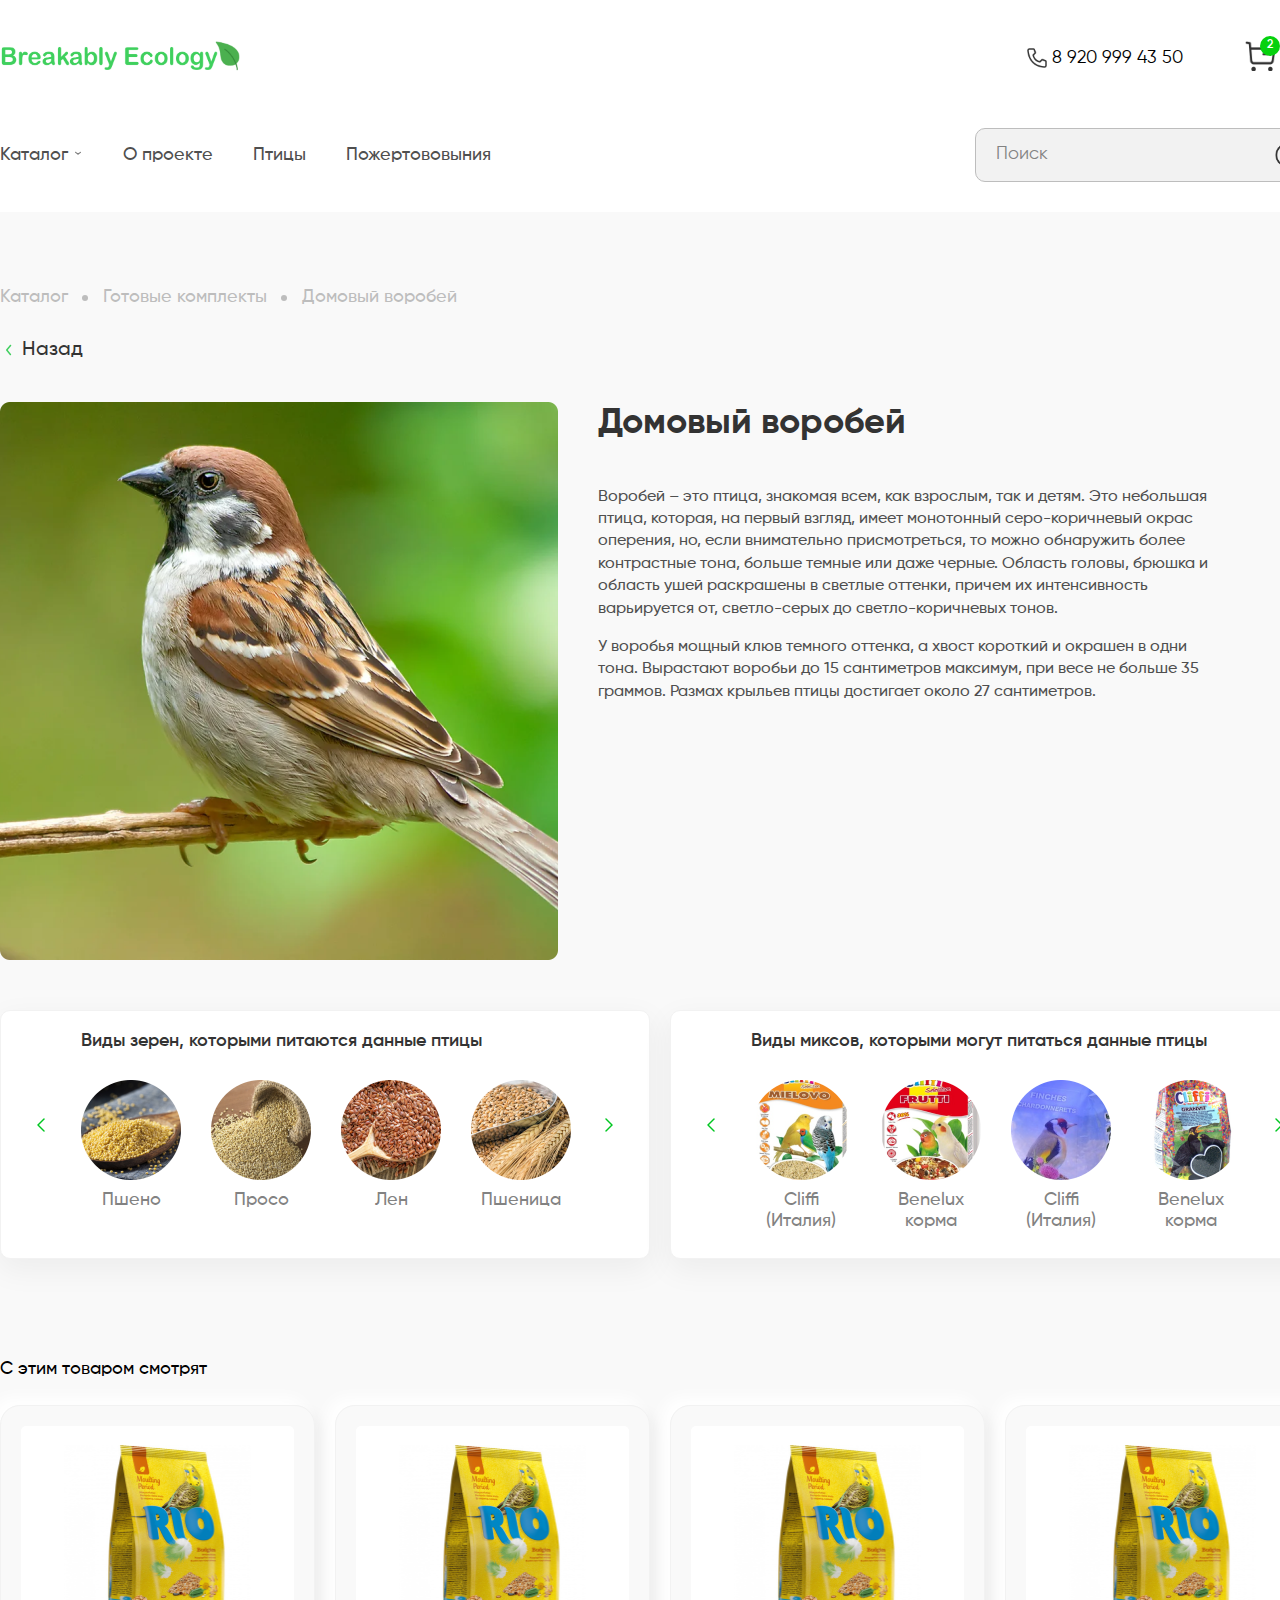
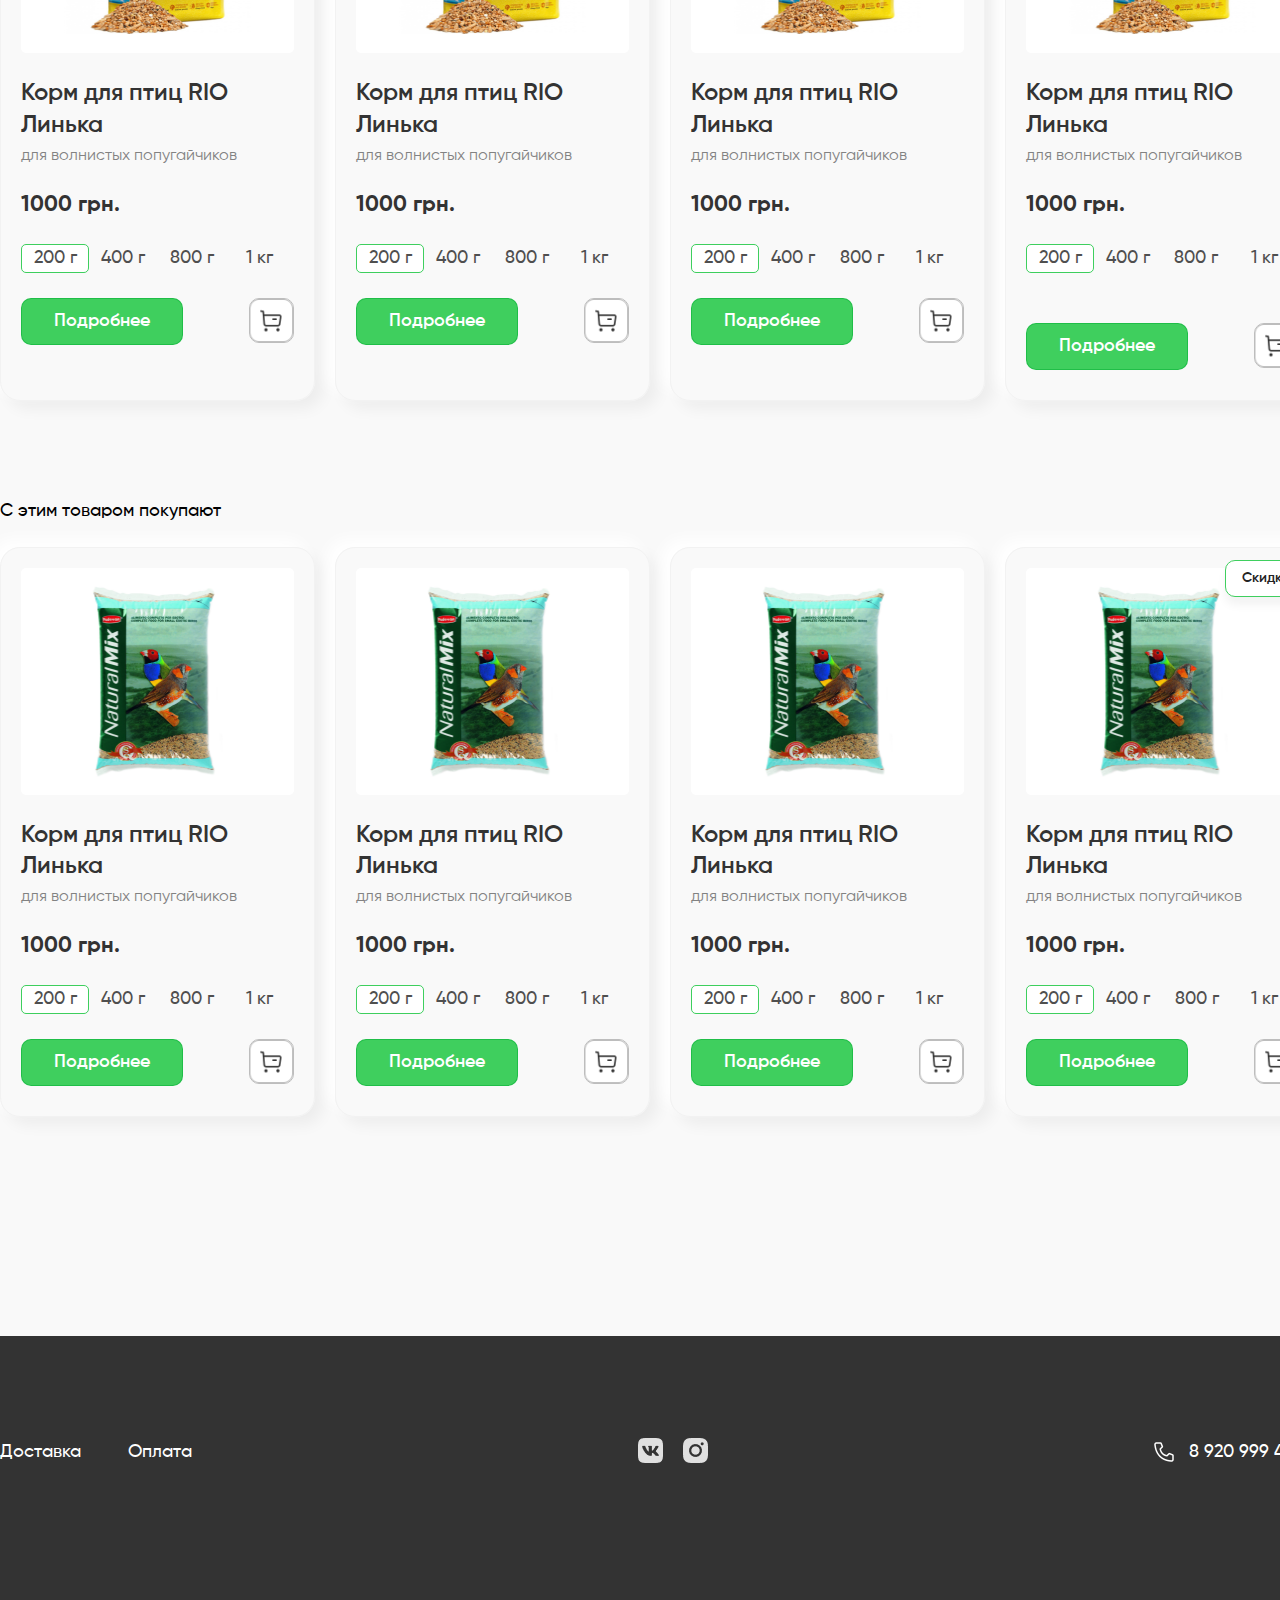
==== pages/bird.html @ 6d39f412 "Add fixes after code review" ====
<!doctype html>
<html lang="ru">
<head>
  <meta charset="UTF-8">
  <meta name="keywords" content="practice, project, css, html, education">
  <link rel="stylesheet" href="../assets/styles/style.css">
  <title>Breakably Ecology: Sparrow</title>
</head>
<body>
  <header class="header">
    <div class="wrapper">
      <div class="header-top">
        <a href="../index.html">
          <img src="../assets/images/header/company-logo.png" alt="logo picture of company" width="244" height="45">
        </a>
        <div class="info">
          <a href="tel:89209994350" class="phone">8 920 999 43 50</a>
          <div class="account-info">
            <div class="cart-header">
              <a href="/" class="cart">
                <img src="../assets/images/header/cart-header.png" alt="icon of cart" width="30" height="30">
              </a>
              <span class="counter">2</span>
            </div>
            <div class="account-header">
              <a href="/" class="account">
                <img src="../assets/images/header/account-header.png" alt="icon of private cabinet" width="30" height="30">
              </a>
              <div class="account-actions">
                <a href="/" class="account-button sign-in">
                  Войти в аккаунт
                </a>
                <button class="account-button sign-up">
                  Зарегистрироваться
                </button>
              </div>
            </div>
          </div>
        </div>
      </div>
      <div class="header-bottom">
        <nav class="nav">
          <div class="goods">
            <a href="/" class="nav-link link-dropdown">
              Каталог
            </a>
            <div class="catalogue">
              <a href="/" class="category">
                Готовые миксы
              </a>
              <a href="/" class="category">
                Отдельные виды кормов
              </a>
              <a href="/" class="category">
                Кормушки
              </a>
              <a href="/" class="category">
                Готовые комплекты
              </a>
              <a href="/" class="category">
                Аксессуары и другие
              </a>
            </div>
          </div>
          <a href="/" class="nav-link">О проекте</a>
          <a href="/" class="nav-link">Птицы</a>
          <a href="/" class="nav-link">Пожертововыния</a>
        </nav>
        <form action="/">
          <input type="text" class="search" placeholder="Поиск">
        </form>
      </div>
    </div>
  </header>
  <main class="main main-about-page">
    <section class="breadcrumbs">
      <div class="wrapper">
        <div class="breadcrumbs-items">
          <a href="/" class="breadcrumbs-item">Каталог</a>
          <a href="/" class="breadcrumbs-item">Готовые комплекты</a>
          <a href="/" class="breadcrumbs-item">Домовый воробей</a>
        </div>
      </div>
    </section>
    <section class="back">
      <div class="wrapper">
        <a href="../index.html" class="back-link">
          Назад
        </a>
      </div>
    </section>
    <section class="bird-about">
      <div class="wrapper">
        <div class="about">
          <img src="../assets/images/main/sparrow-image.png" alt="picture of a bird Sparrow" class="bird-image" height="558" width="558">
          <div class="bird-description">
            <h1 class="bird-name">
              Домовый воробей
            </h1>
            <p class="bird-description">
              Воробей – это птица, знакомая всем, как взрослым, так и детям. Это небольшая птица, которая, на первый взгляд, имеет монотонный серо-коричневый окрас оперения, но, если внимательно присмотреться, то можно обнаружить более контрастные тона, больше темные или даже черные. Область головы, брюшка и область ушей раскрашены в светлые оттенки, причем их интенсивность варьируется от, светло-серых до светло-коричневых тонов.
            </p>
            <p class="bird-description">
              У воробья мощный клюв темного оттенка, а хвост короткий и окрашен в одни тона. Вырастают воробьи до 15 сантиметров максимум, при весе не больше 35 граммов. Размах крыльев птицы достигает около 27 сантиметров.
            </p>
          </div>
        </div>
      </div>
    </section>
    <section class="suggestions">
      <div class="wrapper">
        <div class="food-sliders">
          <div class="slider">
            <h2 class="slider-title">
              Виды зерен, которыми питаются данные птицы
            </h2>
            <button class="slide-button previous-food"></button>
            <div class="grains">
              <div class="food">
                <a href="/" class="food-link">
                  <img src="../assets/images/food/factory-millet.png" alt="picture of suitable to feed grain" class="food-image" height="100" width="100">
                  Пшено
                </a>
                <a href="/" class="food-link">
                  <img src="../assets/images/food/millet.png" alt="picture of suitable to feed grain" class="food-image" height="100" width="100">
                  Просо
                </a>
                <a href="/" class="food-link">
                  <img src="../assets/images/food/flax.png" alt="picture of suitable to feed grain" class="food-image" height="100" width="100">
                  Лен
                </a>
                <a href="/" class="food-link">
                  <img src="../assets/images/food/wheat.png" alt="picture of suitable to feed grain" class="food-image" height="100" width="100">
                  Пшеница
                </a>
              </div>
            </div>
            <button class="slide-button next-food"></button>
          </div>
          <div class="slider">
            <h2 class="slider-title">
              Виды миксов, которыми могут питаться данные птицы
            </h2>
            <div class="grains">
              <button class="slide-button previous-food"></button>
              <div class="food">
                <a href="/" class="food-link">
                  <img src="../assets/images/food/melovo.png" alt="picture of suitable to feed grain" class="food-image" height="100" width="100">
                  Cliffi (Италия)
                </a>
                <a href="/" class="food-link">
                  <img src="../assets/images/food/frutti.png" alt="picture of suitable to feed grain" class="food-image" height="100" width="100">
                  Benelux корма
                </a>
                <a href="/" class="food-link">
                  <img src="../assets/images/food/finches.png" alt="picture of suitable to feed grain" class="food-image" height="100" width="100">
                  Cliffi (Италия)
                </a>
                <a href="/" class="food-link">
                  <img src="../assets/images/food/cliffi.png" alt="picture of suitable to feed grain" class="food-image" height="100" width="100">
                  Benelux корма
                </a>
              </div>
              <button class="slide-button next-food"></button>
            </div>
          </div>
        </div>
      </div>
    </section>
    <section class="offers">
      <div class="wrapper">
        <h3 class="offer">
          С этим товаром смотрят
        </h3>
      </div>
    </section>
    <section class="cards suggestion-offer">
      <div class="wrapper">
        <div class="cards-list">
          <article class="card">
            <div class="card-image-wrapper">
              <img src="../assets/images/card/food-product.png" alt="picture of the product" class="product-image" width="275" height="227">
            </div>
            <h2 class="card-title">
              Корм для птиц RIO Линька
            </h2>
            <h3 class="card-sub-title">
              для волнистых попугайчиков
            </h3>
            <p class="card-price">
              1000 грн.
            </p>
            <form class="card-packaging">
              <input type="radio" name="card-packaging" value="200" id="card-1-package1" checked>
              <label class="card-package" for="card-1-package1">
                200 г
              </label>
              <input type="radio" name="card-packaging" value="400" id="card-1-package2">
              <label class="card-package" for="card-1-package2">
                400 г
              </label>
              <input type="radio" name="card-packaging" value="800" id="card-1-package3">
              <label class="card-package" for="card-1-package3">
                800 г
              </label>
              <input type="radio" name="card-packaging" value="1000" id="card-1-package4">
              <label class="card-package" for="card-1-package4">
                1 кг
              </label>
            </form>
            <div class="card-actions">
              <a href="/" class="card-about">
                Подробнее
              </a>
              <button class="card-add-to-cart"></button>
            </div>
          </article>
          <article class="card">
            <div class="card-image-wrapper">
              <img src="../assets/images/card/food-product.png" alt="picture of the product" class="product-image" width="275" height="227">
            </div>
            <h2 class="card-title">
              Корм для птиц RIO Линька
            </h2>
            <h3 class="card-sub-title">
              для волнистых попугайчиков
            </h3>
            <p class="card-price">
              1000 грн.
            </p>
            <form class="card-packaging">
              <input type="radio" name="card-packaging" value="200" id="card-2-package1" checked>
              <label class="card-package" for="card-2-package1">
                200 г
              </label>
              <input type="radio" name="card-packaging" value="400" id="card-2-package2">
              <label class="card-package" for="card-2-package2">
                400 г
              </label>
              <input type="radio" name="card-packaging" value="800" id="card-2-package3">
              <label class="card-package" for="card-2-package3">
                800 г
              </label>
              <input type="radio" name="card-packaging" value="1000" id="card-2-package4">
              <label class="card-package" for="card-2-package4">
                1 кг
              </label>
            </form>
            <div class="card-actions">
              <a href="/" class="card-about">
                Подробнее
              </a>
              <button class="card-add-to-cart"></button>
            </div>
          </article>
          <article class="card">
            <div class="card-image-wrapper">
              <img src="../assets/images/card/food-product.png" alt="picture of the product" class="product-image" width="275" height="227">
            </div>
            <h2 class="card-title">
              Корм для птиц RIO Линька
            </h2>
            <h3 class="card-sub-title">
              для волнистых попугайчиков
            </h3>
            <p class="card-price">
              1000 грн.
            </p>
            <form class="card-packaging">
              <input type="radio" name="card-packaging" value="200" id="card-3-package1" checked>
              <label class="card-package" for="card-3-package1">
                200 г
              </label>
              <input type="radio" name="card-packaging" value="400" id="card-3-package2">
              <label class="card-package" for="card-3-package2">
                400 г
              </label>
              <input type="radio" name="card-packaging" value="800" id="card-3-package3">
              <label class="card-package" for="card-3-package3">
                800 г
              </label>
              <input type="radio" name="card-packaging" value="1000" id="card-3-package4">
              <label class="card-package" for="card-3-package4">
                1 кг
              </label>
            </form>
            <div class="card-actions">
              <a href="/" class="card-about">
                Подробнее
              </a>
              <button class="card-add-to-cart"></button>
            </div>
          </article>
          <article class="card">
            <div class="card-image-wrapper">
              <img src="../assets/images/card/food-product.png" alt="picture of the product" class="product-image" width="275" height="227">
            </div>
            <h2 class="card-title">
              Корм для птиц RIO Линька
            </h2>
            <h3 class="card-sub-title">
              для волнистых попугайчиков
            </h3>
            <p class="card-price">
              1000 грн.
            </p>
            <div class="card-packaging">
              <form class="card-packaging">
                <input type="radio" name="card-packaging" value="200" id="card-4-package1" checked>
                <label class="card-package" for="card-4-package1">
                  200 г
                </label>
                <input type="radio" name="card-packaging" value="400" id="card-4-package2">
                <label class="card-package" for="card-4-package2">
                  400 г
                </label>
                <input type="radio" name="card-packaging" value="800" id="card-4-package3">
                <label class="card-package" for="card-4-package3">
                  800 г
                </label>
                <input type="radio" name="card-packaging" value="1000" id="card-4-package4">
                <label class="card-package" for="card-4-package4">
                  1 кг
                </label>
              </form>
            </div>
            <div class="card-actions">
              <a href="/" class="card-about">
                Подробнее
              </a>
              <button class="card-add-to-cart"></button>
            </div>
          </article>
        </div>
      </div>
    </section>
    <section class="offers">
      <div class="wrapper">
        <h3 class="offer">
          С этим товаром покупают
        </h3>
      </div>
    </section>
    <section class="cards suggestion-offer">
      <div class="wrapper">
        <div class="cards-list">
          <article class="card">
            <div class="card-image-wrapper">
              <img src="../assets/images/card/food-product1.png" alt="picture of the product" class="product-image" width="275" height="227">
            </div>
            <h2 class="card-title">
              Корм для птиц RIO Линька
            </h2>
            <h3 class="card-sub-title">
              для волнистых попугайчиков
            </h3>
            <p class="card-price">
              1000 грн.
            </p>
            <form class="card-packaging">
              <input type="radio" name="card-packaging" value="200" id="card-5-package1" checked>
              <label class="card-package" for="card-5-package1">
                200 г
              </label>
              <input type="radio" name="card-packaging" value="400" id="card-5-package2">
              <label class="card-package" for="card-5-package2">
                400 г
              </label>
              <input type="radio" name="card-packaging" value="800" id="card-5-package3">
              <label class="card-package" for="card-5-package3">
                800 г
              </label>
              <input type="radio" name="card-packaging" value="1000" id="card-5-package4">
              <label class="card-package" for="card-5-package4">
                1 кг
              </label>
            </form>
            <div class="card-actions">
              <a href="/" class="card-about">
                Подробнее
              </a>
              <button class="card-add-to-cart"></button>
            </div>
          </article>
          <article class="card">
            <div class="card-image-wrapper">
              <img src="../assets/images/card/food-product1.png" alt="picture of the product" class="product-image" width="275" height="227">
            </div>
            <h2 class="card-title">
              Корм для птиц RIO Линька
            </h2>
            <h3 class="card-sub-title">
              для волнистых попугайчиков
            </h3>
            <p class="card-price">
              1000 грн.
            </p>
            <form class="card-packaging">
              <input type="radio" name="card-packaging" value="200" id="card-6-package1" checked>
              <label class="card-package" for="card-6-package1">
                200 г
              </label>
              <input type="radio" name="card-packaging" value="400" id="card-6-package2">
              <label class="card-package" for="card-6-package2">
                400 г
              </label>
              <input type="radio" name="card-packaging" value="800" id="card-6-package3">
              <label class="card-package" for="card-6-package3">
                800 г
              </label>
              <input type="radio" name="card-packaging" value="1000" id="card-6-package4">
              <label class="card-package" for="card-6-package4">
                1 кг
              </label>
            </form>
            <div class="card-actions">
              <a href="/" class="card-about">
                Подробнее
              </a>
              <button class="card-add-to-cart"></button>
            </div>
          </article>
          <article class="card">
            <div class="card-image-wrapper">
              <img src="../assets/images/card/food-product1.png" alt="picture of the product" class="product-image" width="275" height="227">
            </div>
            <h2 class="card-title">
              Корм для птиц RIO Линька
            </h2>
            <h3 class="card-sub-title">
              для волнистых попугайчиков
            </h3>
            <p class="card-price">
              1000 грн.
            </p>
            <form class="card-packaging">
              <input type="radio" name="card-packaging" value="200" id="card-7-package1" checked>
              <label class="card-package" for="card-7-package1">
                200 г
              </label>
              <input type="radio" name="card-packaging" value="400" id="card-7-package2">
              <label class="card-package" for="card-7-package2">
                400 г
              </label>
              <input type="radio" name="card-packaging" value="800" id="card-7-package3">
              <label class="card-package" for="card-7-package3">
                800 г
              </label>
              <input type="radio" name="card-packaging" value="1000" id="card-7-package4">
              <label class="card-package" for="card-7-package4">
                1 кг
              </label>
            </form>
            <div class="card-actions">
              <a href="/" class="card-about">
                Подробнее
              </a>
              <button class="card-add-to-cart"></button>
            </div>
          </article>
          <article class="card">
            <span class="card-discount-label">
              Скидка
            </span>
            <div class="card-image-wrapper">
              <img src="../assets/images/card/food-product1.png" alt="picture of the product" class="product-image" width="275" height="227">
            </div>
            <h2 class="card-title">
              Корм для птиц RIO Линька
            </h2>
            <h3 class="card-sub-title">
              для волнистых попугайчиков
            </h3>
            <p class="card-price">
              1000 грн.
            </p>
            <form class="card-packaging">
              <input type="radio" name="card-packaging" value="200" id="card-8-package1" checked>
              <label class="card-package" for="card-8-package1">
                200 г
              </label>
              <input type="radio" name="card-packaging" value="400" id="card-8-package2">
              <label class="card-package" for="card-8-package2">
                400 г
              </label>
              <input type="radio" name="card-packaging" value="800" id="card-8-package3">
              <label class="card-package" for="card-8-package3">
                800 г
              </label>
              <input type="radio" name="card-packaging" value="1000" id="card-8-package4">
              <label class="card-package" for="card-8-package4">
                1 кг
              </label>
            </form>
            <div class="card-actions">
              <a href="/" class="card-about">
                Подробнее
              </a>
              <button class="card-add-to-cart"></button>
            </div>
          </article>
        </div>
      </div>
    </section>
  </main>
  <footer class="footer">
    <div class="wrapper">
      <div class="details">
        <div class="terms">
          <a href="/" class="term-link">
            Доставка
          </a>
          <a href="/" class="term-link">
            Оплата
          </a>
        </div>
        <div class="social-media">
          <a href="/" class="sm-link">
            <img src="../assets/images/footer/vk.png" alt="icon of vk social media" height="25" width="25">
          </a>
          <a href="/" class="sm-link">
            <img src="../assets/images/footer/instagram.png" alt="icon of instagram social media" height="25" width="25">
          </a>
        </div>
        <div class="contact">
          <a href="tel:89209994350" class="phone-footer">8 920 999 43 50</a>
        </div>
      </div>
    </div>
  </footer>
</body>
</html>
---- assets/styles/style.css ----
@import url("./normalize.css");
@import url("./fonts.css");
@import url("./scaffolder.css");
@import url("./header.css");
@import url("./main.css");
@import url("./breadcrumbs.css");
@import url("./back.css");
@import url("./cards.css");
@import url("./pagination.css");
@import url("./footer.css");
@import url("./about.css");
@import url("./suggestions.css");
@import url("./offers.css");
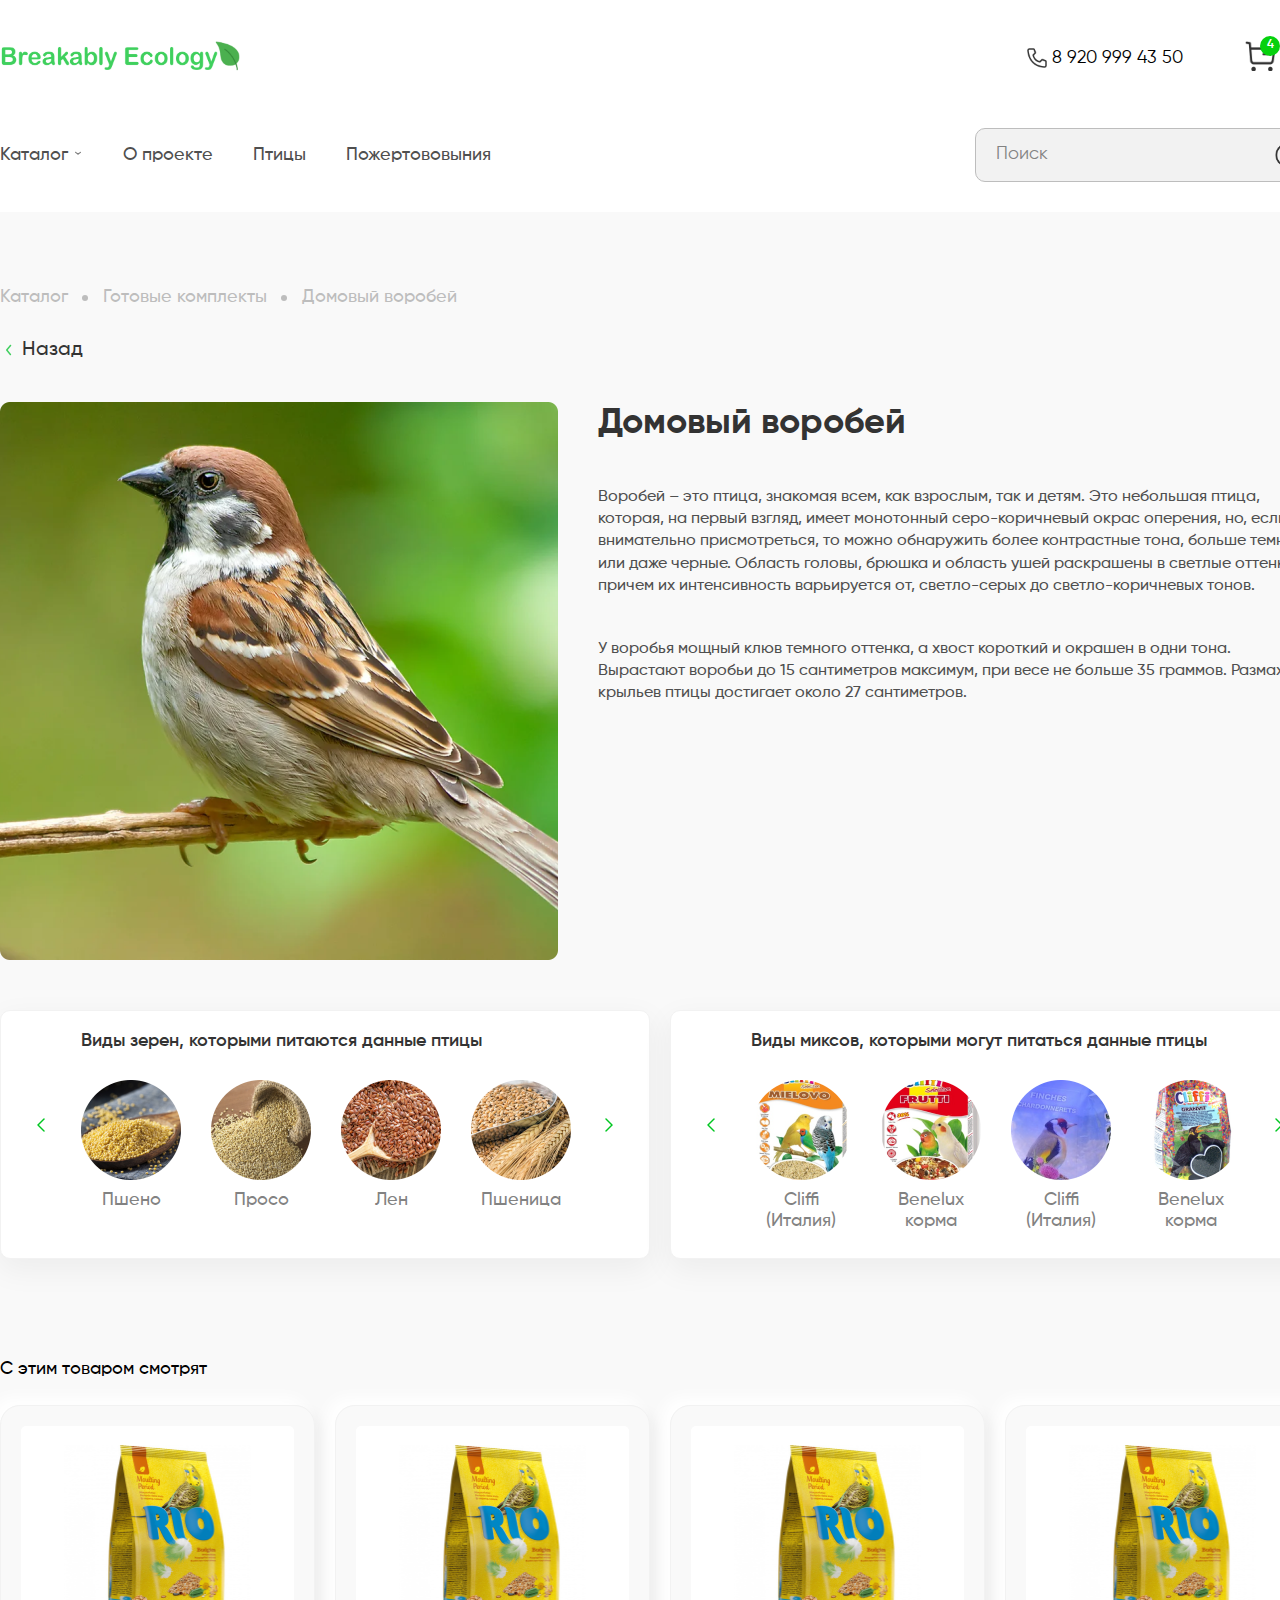
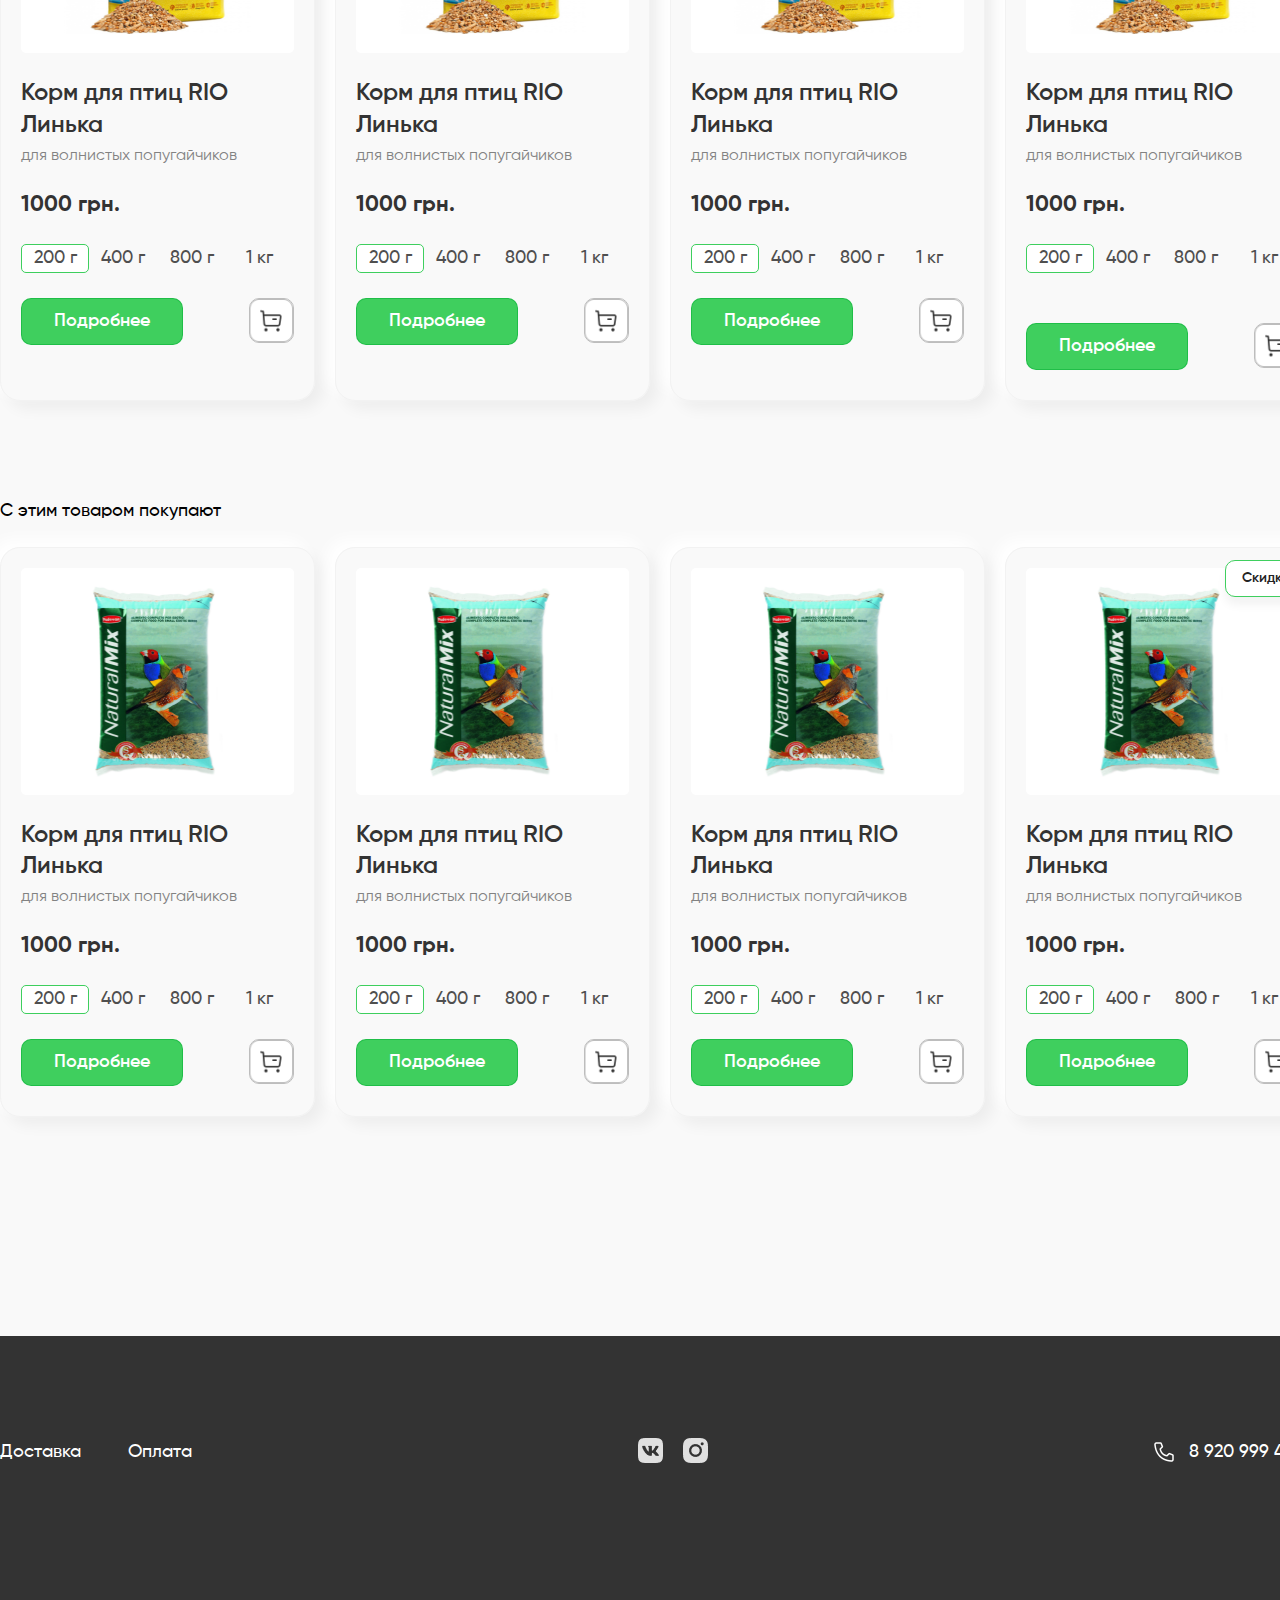
==== commit 11a3ee14: "Add linking for pages" ====
--- a/pages/bird.html
+++ b/pages/bird.html
@@ -1,532 +1,532 @@
 <!doctype html>
 <html lang="ru">
-<head>
-  <meta charset="UTF-8">
-  <meta name="keywords" content="practice, project, css, html, education">
-  <link rel="stylesheet" href="../assets/styles/style.css">
-  <title>Breakably Ecology: Sparrow</title>
-</head>
-<body>
-  <header class="header">
-    <div class="wrapper">
-      <div class="header-top">
-        <a href="../index.html">
-          <img src="../assets/images/header/company-logo.png" alt="logo picture of company" width="244" height="45">
-        </a>
-        <div class="info">
-          <a href="tel:89209994350" class="phone">8 920 999 43 50</a>
-          <div class="account-info">
-            <div class="cart-header">
-              <a href="/" class="cart">
-                <img src="../assets/images/header/cart-header.png" alt="icon of cart" width="30" height="30">
+  <head>
+    <meta charset="UTF-8">
+    <meta name="keywords" content="practice, project, css, html, education">
+    <link rel="stylesheet" href="../assets/styles/style.css">
+    <title>Breakably Ecology: Sparrow</title>
+  </head>
+  <body>
+    <header class="header">
+      <div class="wrapper">
+        <div class="header-top">
+          <a href="../index.html">
+            <img src="../assets/images/header/company-logo.png" alt="logo picture of company" width="244" height="45">
+          </a>
+          <div class="info">
+            <a href="tel:89209994350" class="phone">8 920 999 43 50</a>
+            <div class="account-info">
+              <div class="cart-header">
+                <a href="./cart.html" class="cart">
+                  <img src="../assets/images/header/cart-header.png" alt="icon of cart" width="30" height="30">
+                </a>
+                <span class="counter">4</span>
+              </div>
+              <div class="account-header">
+                <a href="/" class="account">
+                  <img src="../assets/images/header/account-header.png" alt="icon of private cabinet" width="30" height="30">
+                </a>
+                <div class="account-actions">
+                  <a href="/" class="account-button sign-in">
+                    Войти в аккаунт
+                  </a>
+                  <button class="account-button sign-up">
+                    Зарегистрироваться
+                  </button>
+                </div>
+              </div>
+            </div>
+          </div>
+        </div>
+        <div class="header-bottom">
+          <nav class="nav">
+            <div class="goods">
+              <a href="/" class="nav-link link-dropdown">
+                Каталог
               </a>
-              <span class="counter">2</span>
+              <div class="catalogue">
+                <a href="/" class="category">
+                  Готовые миксы
+                </a>
+                <a href="/" class="category">
+                  Отдельные виды кормов
+                </a>
+                <a href="/" class="category">
+                  Кормушки
+                </a>
+                <a href="/" class="category">
+                  Готовые комплекты
+                </a>
+                <a href="/" class="category">
+                  Аксессуары и другие
+                </a>
+              </div>
             </div>
-            <div class="account-header">
-              <a href="/" class="account">
-                <img src="../assets/images/header/account-header.png" alt="icon of private cabinet" width="30" height="30">
-              </a>
-              <div class="account-actions">
-                <a href="/" class="account-button sign-in">
-                  Войти в аккаунт
-                </a>
-                <button class="account-button sign-up">
-                  Зарегистрироваться
-                </button>
-              </div>
+            <a href="/" class="nav-link">О проекте</a>
+            <a href="./bird.html" class="nav-link">Птицы</a>
+            <a href="/" class="nav-link">Пожертововыния</a>
+          </nav>
+          <form action="/">
+            <input type="text" class="search" placeholder="Поиск">
+          </form>
+        </div>
+      </div>
+    </header>
+    <main class="main main-about-page">
+      <section class="breadcrumbs">
+        <div class="wrapper">
+          <div class="breadcrumbs-items">
+            <a href="/" class="breadcrumbs-item">Каталог</a>
+            <a href="/" class="breadcrumbs-item">Готовые комплекты</a>
+            <a href="/" class="breadcrumbs-item">Домовый воробей</a>
+          </div>
+        </div>
+      </section>
+      <section class="back">
+        <div class="wrapper">
+          <a href="../index.html" class="back-link">
+            Назад
+          </a>
+        </div>
+      </section>
+      <section class="bird-about">
+        <div class="wrapper">
+          <div class="about">
+            <img src="../assets/images/main/sparrow-image.png" alt="picture of a bird Sparrow" class="bird-image" height="558" width="558">
+            <div class="bird-about">
+              <h1 class="bird-name">
+                Домовый воробей
+              </h1>
+              <p class="bird-description">
+                Воробей – это птица, знакомая всем, как взрослым, так и детям. Это небольшая птица, которая, на первый взгляд, имеет монотонный серо-коричневый окрас оперения, но, если внимательно присмотреться, то можно обнаружить более контрастные тона, больше темные или даже черные. Область головы, брюшка и область ушей раскрашены в светлые оттенки, причем их интенсивность варьируется от, светло-серых до светло-коричневых тонов.
+              </p>
+              <p class="bird-description">
+                У воробья мощный клюв темного оттенка, а хвост короткий и окрашен в одни тона. Вырастают воробьи до 15 сантиметров максимум, при весе не больше 35 граммов. Размах крыльев птицы достигает около 27 сантиметров.
+              </p>
             </div>
           </div>
         </div>
-      </div>
-      <div class="header-bottom">
-        <nav class="nav">
-          <div class="goods">
-            <a href="/" class="nav-link link-dropdown">
-              Каталог
-            </a>
-            <div class="catalogue">
-              <a href="/" class="category">
-                Готовые миксы
-              </a>
-              <a href="/" class="category">
-                Отдельные виды кормов
-              </a>
-              <a href="/" class="category">
-                Кормушки
-              </a>
-              <a href="/" class="category">
-                Готовые комплекты
-              </a>
-              <a href="/" class="category">
-                Аксессуары и другие
-              </a>
-            </div>
-          </div>
-          <a href="/" class="nav-link">О проекте</a>
-          <a href="/" class="nav-link">Птицы</a>
-          <a href="/" class="nav-link">Пожертововыния</a>
-        </nav>
-        <form action="/">
-          <input type="text" class="search" placeholder="Поиск">
-        </form>
-      </div>
-    </div>
-  </header>
-  <main class="main main-about-page">
-    <section class="breadcrumbs">
-      <div class="wrapper">
-        <div class="breadcrumbs-items">
-          <a href="/" class="breadcrumbs-item">Каталог</a>
-          <a href="/" class="breadcrumbs-item">Готовые комплекты</a>
-          <a href="/" class="breadcrumbs-item">Домовый воробей</a>
-        </div>
-      </div>
-    </section>
-    <section class="back">
-      <div class="wrapper">
-        <a href="../index.html" class="back-link">
-          Назад
-        </a>
-      </div>
-    </section>
-    <section class="bird-about">
-      <div class="wrapper">
-        <div class="about">
-          <img src="../assets/images/main/sparrow-image.png" alt="picture of a bird Sparrow" class="bird-image" height="558" width="558">
-          <div class="bird-description">
-            <h1 class="bird-name">
-              Домовый воробей
-            </h1>
-            <p class="bird-description">
-              Воробей – это птица, знакомая всем, как взрослым, так и детям. Это небольшая птица, которая, на первый взгляд, имеет монотонный серо-коричневый окрас оперения, но, если внимательно присмотреться, то можно обнаружить более контрастные тона, больше темные или даже черные. Область головы, брюшка и область ушей раскрашены в светлые оттенки, причем их интенсивность варьируется от, светло-серых до светло-коричневых тонов.
-            </p>
-            <p class="bird-description">
-              У воробья мощный клюв темного оттенка, а хвост короткий и окрашен в одни тона. Вырастают воробьи до 15 сантиметров максимум, при весе не больше 35 граммов. Размах крыльев птицы достигает около 27 сантиметров.
-            </p>
-          </div>
-        </div>
-      </div>
-    </section>
-    <section class="suggestions">
-      <div class="wrapper">
-        <div class="food-sliders">
-          <div class="slider">
-            <h2 class="slider-title">
-              Виды зерен, которыми питаются данные птицы
-            </h2>
-            <button class="slide-button previous-food"></button>
-            <div class="grains">
-              <div class="food">
-                <a href="/" class="food-link">
-                  <img src="../assets/images/food/factory-millet.png" alt="picture of suitable to feed grain" class="food-image" height="100" width="100">
-                  Пшено
-                </a>
-                <a href="/" class="food-link">
-                  <img src="../assets/images/food/millet.png" alt="picture of suitable to feed grain" class="food-image" height="100" width="100">
-                  Просо
-                </a>
-                <a href="/" class="food-link">
-                  <img src="../assets/images/food/flax.png" alt="picture of suitable to feed grain" class="food-image" height="100" width="100">
-                  Лен
-                </a>
-                <a href="/" class="food-link">
-                  <img src="../assets/images/food/wheat.png" alt="picture of suitable to feed grain" class="food-image" height="100" width="100">
-                  Пшеница
-                </a>
-              </div>
-            </div>
-            <button class="slide-button next-food"></button>
-          </div>
-          <div class="slider">
-            <h2 class="slider-title">
-              Виды миксов, которыми могут питаться данные птицы
-            </h2>
-            <div class="grains">
+      </section>
+      <section class="suggestions">
+        <div class="wrapper">
+          <div class="food-sliders">
+            <div class="slider">
+              <h2 class="slider-title">
+                Виды зерен, которыми питаются данные птицы
+              </h2>
               <button class="slide-button previous-food"></button>
-              <div class="food">
-                <a href="/" class="food-link">
-                  <img src="../assets/images/food/melovo.png" alt="picture of suitable to feed grain" class="food-image" height="100" width="100">
-                  Cliffi (Италия)
-                </a>
-                <a href="/" class="food-link">
-                  <img src="../assets/images/food/frutti.png" alt="picture of suitable to feed grain" class="food-image" height="100" width="100">
-                  Benelux корма
-                </a>
-                <a href="/" class="food-link">
-                  <img src="../assets/images/food/finches.png" alt="picture of suitable to feed grain" class="food-image" height="100" width="100">
-                  Cliffi (Италия)
-                </a>
-                <a href="/" class="food-link">
-                  <img src="../assets/images/food/cliffi.png" alt="picture of suitable to feed grain" class="food-image" height="100" width="100">
-                  Benelux корма
-                </a>
+              <div class="grains">
+                <div class="food">
+                  <a href="/" class="food-link">
+                    <img src="../assets/images/food/factory-millet.png" alt="picture of suitable to feed grain" class="food-image" height="100" width="100">
+                    Пшено
+                  </a>
+                  <a href="/" class="food-link">
+                    <img src="../assets/images/food/millet.png" alt="picture of suitable to feed grain" class="food-image" height="100" width="100">
+                    Просо
+                  </a>
+                  <a href="/" class="food-link">
+                    <img src="../assets/images/food/flax.png" alt="picture of suitable to feed grain" class="food-image" height="100" width="100">
+                    Лен
+                  </a>
+                  <a href="/" class="food-link">
+                    <img src="../assets/images/food/wheat.png" alt="picture of suitable to feed grain" class="food-image" height="100" width="100">
+                    Пшеница
+                  </a>
+                </div>
               </div>
               <button class="slide-button next-food"></button>
             </div>
+            <div class="slider">
+              <h2 class="slider-title">
+                Виды миксов, которыми могут питаться данные птицы
+              </h2>
+              <div class="grains">
+                <button class="slide-button previous-food"></button>
+                <div class="food">
+                  <a href="/" class="food-link">
+                    <img src="../assets/images/food/melovo.png" alt="picture of suitable to feed grain" class="food-image" height="100" width="100">
+                    Cliffi (Италия)
+                  </a>
+                  <a href="/" class="food-link">
+                    <img src="../assets/images/food/frutti.png" alt="picture of suitable to feed grain" class="food-image" height="100" width="100">
+                    Benelux корма
+                  </a>
+                  <a href="/" class="food-link">
+                    <img src="../assets/images/food/finches.png" alt="picture of suitable to feed grain" class="food-image" height="100" width="100">
+                    Cliffi (Италия)
+                  </a>
+                  <a href="/" class="food-link">
+                    <img src="../assets/images/food/cliffi.png" alt="picture of suitable to feed grain" class="food-image" height="100" width="100">
+                    Benelux корма
+                  </a>
+                </div>
+                <button class="slide-button next-food"></button>
+              </div>
+            </div>
+          </div>
+        </div>
+      </section>
+      <section class="offers">
+        <div class="wrapper">
+          <h3 class="offer">
+            С этим товаром смотрят
+          </h3>
+        </div>
+      </section>
+      <section class="cards suggestion-offer">
+        <div class="wrapper">
+          <div class="cards-list">
+            <article class="card">
+              <div class="card-image-wrapper">
+                <img src="../assets/images/card/food-product.png" alt="picture of the product" class="product-image" width="275" height="227">
+              </div>
+              <h2 class="card-title">
+                Корм для птиц RIO Линька
+              </h2>
+              <h3 class="card-sub-title">
+                для волнистых попугайчиков
+              </h3>
+              <p class="card-price">
+                1000 грн.
+              </p>
+              <form class="card-packaging">
+                <input type="radio" name="card-packaging" value="200" id="card-1-package1" checked>
+                <label class="card-package" for="card-1-package1">
+                  200 г
+                </label>
+                <input type="radio" name="card-packaging" value="400" id="card-1-package2">
+                <label class="card-package" for="card-1-package2">
+                  400 г
+                </label>
+                <input type="radio" name="card-packaging" value="800" id="card-1-package3">
+                <label class="card-package" for="card-1-package3">
+                  800 г
+                </label>
+                <input type="radio" name="card-packaging" value="1000" id="card-1-package4">
+                <label class="card-package" for="card-1-package4">
+                  1 кг
+                </label>
+              </form>
+              <div class="card-actions">
+                <a href="/" class="card-about">
+                  Подробнее
+                </a>
+                <button class="card-add-to-cart"></button>
+              </div>
+            </article>
+            <article class="card">
+              <div class="card-image-wrapper">
+                <img src="../assets/images/card/food-product.png" alt="picture of the product" class="product-image" width="275" height="227">
+              </div>
+              <h2 class="card-title">
+                Корм для птиц RIO Линька
+              </h2>
+              <h3 class="card-sub-title">
+                для волнистых попугайчиков
+              </h3>
+              <p class="card-price">
+                1000 грн.
+              </p>
+              <form class="card-packaging">
+                <input type="radio" name="card-packaging" value="200" id="card-2-package1" checked>
+                <label class="card-package" for="card-2-package1">
+                  200 г
+                </label>
+                <input type="radio" name="card-packaging" value="400" id="card-2-package2">
+                <label class="card-package" for="card-2-package2">
+                  400 г
+                </label>
+                <input type="radio" name="card-packaging" value="800" id="card-2-package3">
+                <label class="card-package" for="card-2-package3">
+                  800 г
+                </label>
+                <input type="radio" name="card-packaging" value="1000" id="card-2-package4">
+                <label class="card-package" for="card-2-package4">
+                  1 кг
+                </label>
+              </form>
+              <div class="card-actions">
+                <a href="/" class="card-about">
+                  Подробнее
+                </a>
+                <button class="card-add-to-cart"></button>
+              </div>
+            </article>
+            <article class="card">
+              <div class="card-image-wrapper">
+                <img src="../assets/images/card/food-product.png" alt="picture of the product" class="product-image" width="275" height="227">
+              </div>
+              <h2 class="card-title">
+                Корм для птиц RIO Линька
+              </h2>
+              <h3 class="card-sub-title">
+                для волнистых попугайчиков
+              </h3>
+              <p class="card-price">
+                1000 грн.
+              </p>
+              <form class="card-packaging">
+                <input type="radio" name="card-packaging" value="200" id="card-3-package1" checked>
+                <label class="card-package" for="card-3-package1">
+                  200 г
+                </label>
+                <input type="radio" name="card-packaging" value="400" id="card-3-package2">
+                <label class="card-package" for="card-3-package2">
+                  400 г
+                </label>
+                <input type="radio" name="card-packaging" value="800" id="card-3-package3">
+                <label class="card-package" for="card-3-package3">
+                  800 г
+                </label>
+                <input type="radio" name="card-packaging" value="1000" id="card-3-package4">
+                <label class="card-package" for="card-3-package4">
+                  1 кг
+                </label>
+              </form>
+              <div class="card-actions">
+                <a href="/" class="card-about">
+                  Подробнее
+                </a>
+                <button class="card-add-to-cart"></button>
+              </div>
+            </article>
+            <article class="card">
+              <div class="card-image-wrapper">
+                <img src="../assets/images/card/food-product.png" alt="picture of the product" class="product-image" width="275" height="227">
+              </div>
+              <h2 class="card-title">
+                Корм для птиц RIO Линька
+              </h2>
+              <h3 class="card-sub-title">
+                для волнистых попугайчиков
+              </h3>
+              <p class="card-price">
+                1000 грн.
+              </p>
+              <div class="card-packaging">
+                <form class="card-packaging">
+                  <input type="radio" name="card-packaging" value="200" id="card-4-package1" checked>
+                  <label class="card-package" for="card-4-package1">
+                    200 г
+                  </label>
+                  <input type="radio" name="card-packaging" value="400" id="card-4-package2">
+                  <label class="card-package" for="card-4-package2">
+                    400 г
+                  </label>
+                  <input type="radio" name="card-packaging" value="800" id="card-4-package3">
+                  <label class="card-package" for="card-4-package3">
+                    800 г
+                  </label>
+                  <input type="radio" name="card-packaging" value="1000" id="card-4-package4">
+                  <label class="card-package" for="card-4-package4">
+                    1 кг
+                  </label>
+                </form>
+              </div>
+              <div class="card-actions">
+                <a href="/" class="card-about">
+                  Подробнее
+                </a>
+                <button class="card-add-to-cart"></button>
+              </div>
+            </article>
+          </div>
+        </div>
+      </section>
+      <section class="offers">
+        <div class="wrapper">
+          <h3 class="offer">
+            С этим товаром покупают
+          </h3>
+        </div>
+      </section>
+      <section class="cards suggestion-offer">
+        <div class="wrapper">
+          <div class="cards-list">
+            <article class="card">
+              <div class="card-image-wrapper">
+                <img src="../assets/images/card/food-product1.png" alt="picture of the product" class="product-image" width="275" height="227">
+              </div>
+              <h2 class="card-title">
+                Корм для птиц RIO Линька
+              </h2>
+              <h3 class="card-sub-title">
+                для волнистых попугайчиков
+              </h3>
+              <p class="card-price">
+                1000 грн.
+              </p>
+              <form class="card-packaging">
+                <input type="radio" name="card-packaging" value="200" id="card-5-package1" checked>
+                <label class="card-package" for="card-5-package1">
+                  200 г
+                </label>
+                <input type="radio" name="card-packaging" value="400" id="card-5-package2">
+                <label class="card-package" for="card-5-package2">
+                  400 г
+                </label>
+                <input type="radio" name="card-packaging" value="800" id="card-5-package3">
+                <label class="card-package" for="card-5-package3">
+                  800 г
+                </label>
+                <input type="radio" name="card-packaging" value="1000" id="card-5-package4">
+                <label class="card-package" for="card-5-package4">
+                  1 кг
+                </label>
+              </form>
+              <div class="card-actions">
+                <a href="/" class="card-about">
+                  Подробнее
+                </a>
+                <button class="card-add-to-cart"></button>
+              </div>
+            </article>
+            <article class="card">
+              <div class="card-image-wrapper">
+                <img src="../assets/images/card/food-product1.png" alt="picture of the product" class="product-image" width="275" height="227">
+              </div>
+              <h2 class="card-title">
+                Корм для птиц RIO Линька
+              </h2>
+              <h3 class="card-sub-title">
+                для волнистых попугайчиков
+              </h3>
+              <p class="card-price">
+                1000 грн.
+              </p>
+              <form class="card-packaging">
+                <input type="radio" name="card-packaging" value="200" id="card-6-package1" checked>
+                <label class="card-package" for="card-6-package1">
+                  200 г
+                </label>
+                <input type="radio" name="card-packaging" value="400" id="card-6-package2">
+                <label class="card-package" for="card-6-package2">
+                  400 г
+                </label>
+                <input type="radio" name="card-packaging" value="800" id="card-6-package3">
+                <label class="card-package" for="card-6-package3">
+                  800 г
+                </label>
+                <input type="radio" name="card-packaging" value="1000" id="card-6-package4">
+                <label class="card-package" for="card-6-package4">
+                  1 кг
+                </label>
+              </form>
+              <div class="card-actions">
+                <a href="/" class="card-about">
+                  Подробнее
+                </a>
+                <button class="card-add-to-cart"></button>
+              </div>
+            </article>
+            <article class="card">
+              <div class="card-image-wrapper">
+                <img src="../assets/images/card/food-product1.png" alt="picture of the product" class="product-image" width="275" height="227">
+              </div>
+              <h2 class="card-title">
+                Корм для птиц RIO Линька
+              </h2>
+              <h3 class="card-sub-title">
+                для волнистых попугайчиков
+              </h3>
+              <p class="card-price">
+                1000 грн.
+              </p>
+              <form class="card-packaging">
+                <input type="radio" name="card-packaging" value="200" id="card-7-package1" checked>
+                <label class="card-package" for="card-7-package1">
+                  200 г
+                </label>
+                <input type="radio" name="card-packaging" value="400" id="card-7-package2">
+                <label class="card-package" for="card-7-package2">
+                  400 г
+                </label>
+                <input type="radio" name="card-packaging" value="800" id="card-7-package3">
+                <label class="card-package" for="card-7-package3">
+                  800 г
+                </label>
+                <input type="radio" name="card-packaging" value="1000" id="card-7-package4">
+                <label class="card-package" for="card-7-package4">
+                  1 кг
+                </label>
+              </form>
+              <div class="card-actions">
+                <a href="/" class="card-about">
+                  Подробнее
+                </a>
+                <button class="card-add-to-cart"></button>
+              </div>
+            </article>
+            <article class="card">
+              <span class="card-discount-label">
+                Скидка
+              </span>
+              <div class="card-image-wrapper">
+                <img src="../assets/images/card/food-product1.png" alt="picture of the product" class="product-image" width="275" height="227">
+              </div>
+              <h2 class="card-title">
+                Корм для птиц RIO Линька
+              </h2>
+              <h3 class="card-sub-title">
+                для волнистых попугайчиков
+              </h3>
+              <p class="card-price">
+                1000 грн.
+              </p>
+              <form class="card-packaging">
+                <input type="radio" name="card-packaging" value="200" id="card-8-package1" checked>
+                <label class="card-package" for="card-8-package1">
+                  200 г
+                </label>
+                <input type="radio" name="card-packaging" value="400" id="card-8-package2">
+                <label class="card-package" for="card-8-package2">
+                  400 г
+                </label>
+                <input type="radio" name="card-packaging" value="800" id="card-8-package3">
+                <label class="card-package" for="card-8-package3">
+                  800 г
+                </label>
+                <input type="radio" name="card-packaging" value="1000" id="card-8-package4">
+                <label class="card-package" for="card-8-package4">
+                  1 кг
+                </label>
+              </form>
+              <div class="card-actions">
+                <a href="/" class="card-about">
+                  Подробнее
+                </a>
+                <button class="card-add-to-cart"></button>
+              </div>
+            </article>
+          </div>
+        </div>
+      </section>
+    </main>
+    <footer class="footer">
+      <div class="wrapper">
+        <div class="details">
+          <div class="terms">
+            <a href="/" class="term-link">
+              Доставка
+            </a>
+            <a href="/" class="term-link">
+              Оплата
+            </a>
+          </div>
+          <div class="social-media">
+            <a href="/" class="sm-link">
+              <img src="../assets/images/footer/vk.png" alt="icon of vk social media" height="25" width="25">
+            </a>
+            <a href="/" class="sm-link">
+              <img src="../assets/images/footer/instagram.png" alt="icon of instagram social media" height="25" width="25">
+            </a>
+          </div>
+          <div class="contact">
+            <a href="tel:89209994350" class="phone-footer">8 920 999 43 50</a>
           </div>
         </div>
       </div>
-    </section>
-    <section class="offers">
-      <div class="wrapper">
-        <h3 class="offer">
-          С этим товаром смотрят
-        </h3>
-      </div>
-    </section>
-    <section class="cards suggestion-offer">
-      <div class="wrapper">
-        <div class="cards-list">
-          <article class="card">
-            <div class="card-image-wrapper">
-              <img src="../assets/images/card/food-product.png" alt="picture of the product" class="product-image" width="275" height="227">
-            </div>
-            <h2 class="card-title">
-              Корм для птиц RIO Линька
-            </h2>
-            <h3 class="card-sub-title">
-              для волнистых попугайчиков
-            </h3>
-            <p class="card-price">
-              1000 грн.
-            </p>
-            <form class="card-packaging">
-              <input type="radio" name="card-packaging" value="200" id="card-1-package1" checked>
-              <label class="card-package" for="card-1-package1">
-                200 г
-              </label>
-              <input type="radio" name="card-packaging" value="400" id="card-1-package2">
-              <label class="card-package" for="card-1-package2">
-                400 г
-              </label>
-              <input type="radio" name="card-packaging" value="800" id="card-1-package3">
-              <label class="card-package" for="card-1-package3">
-                800 г
-              </label>
-              <input type="radio" name="card-packaging" value="1000" id="card-1-package4">
-              <label class="card-package" for="card-1-package4">
-                1 кг
-              </label>
-            </form>
-            <div class="card-actions">
-              <a href="/" class="card-about">
-                Подробнее
-              </a>
-              <button class="card-add-to-cart"></button>
-            </div>
-          </article>
-          <article class="card">
-            <div class="card-image-wrapper">
-              <img src="../assets/images/card/food-product.png" alt="picture of the product" class="product-image" width="275" height="227">
-            </div>
-            <h2 class="card-title">
-              Корм для птиц RIO Линька
-            </h2>
-            <h3 class="card-sub-title">
-              для волнистых попугайчиков
-            </h3>
-            <p class="card-price">
-              1000 грн.
-            </p>
-            <form class="card-packaging">
-              <input type="radio" name="card-packaging" value="200" id="card-2-package1" checked>
-              <label class="card-package" for="card-2-package1">
-                200 г
-              </label>
-              <input type="radio" name="card-packaging" value="400" id="card-2-package2">
-              <label class="card-package" for="card-2-package2">
-                400 г
-              </label>
-              <input type="radio" name="card-packaging" value="800" id="card-2-package3">
-              <label class="card-package" for="card-2-package3">
-                800 г
-              </label>
-              <input type="radio" name="card-packaging" value="1000" id="card-2-package4">
-              <label class="card-package" for="card-2-package4">
-                1 кг
-              </label>
-            </form>
-            <div class="card-actions">
-              <a href="/" class="card-about">
-                Подробнее
-              </a>
-              <button class="card-add-to-cart"></button>
-            </div>
-          </article>
-          <article class="card">
-            <div class="card-image-wrapper">
-              <img src="../assets/images/card/food-product.png" alt="picture of the product" class="product-image" width="275" height="227">
-            </div>
-            <h2 class="card-title">
-              Корм для птиц RIO Линька
-            </h2>
-            <h3 class="card-sub-title">
-              для волнистых попугайчиков
-            </h3>
-            <p class="card-price">
-              1000 грн.
-            </p>
-            <form class="card-packaging">
-              <input type="radio" name="card-packaging" value="200" id="card-3-package1" checked>
-              <label class="card-package" for="card-3-package1">
-                200 г
-              </label>
-              <input type="radio" name="card-packaging" value="400" id="card-3-package2">
-              <label class="card-package" for="card-3-package2">
-                400 г
-              </label>
-              <input type="radio" name="card-packaging" value="800" id="card-3-package3">
-              <label class="card-package" for="card-3-package3">
-                800 г
-              </label>
-              <input type="radio" name="card-packaging" value="1000" id="card-3-package4">
-              <label class="card-package" for="card-3-package4">
-                1 кг
-              </label>
-            </form>
-            <div class="card-actions">
-              <a href="/" class="card-about">
-                Подробнее
-              </a>
-              <button class="card-add-to-cart"></button>
-            </div>
-          </article>
-          <article class="card">
-            <div class="card-image-wrapper">
-              <img src="../assets/images/card/food-product.png" alt="picture of the product" class="product-image" width="275" height="227">
-            </div>
-            <h2 class="card-title">
-              Корм для птиц RIO Линька
-            </h2>
-            <h3 class="card-sub-title">
-              для волнистых попугайчиков
-            </h3>
-            <p class="card-price">
-              1000 грн.
-            </p>
-            <div class="card-packaging">
-              <form class="card-packaging">
-                <input type="radio" name="card-packaging" value="200" id="card-4-package1" checked>
-                <label class="card-package" for="card-4-package1">
-                  200 г
-                </label>
-                <input type="radio" name="card-packaging" value="400" id="card-4-package2">
-                <label class="card-package" for="card-4-package2">
-                  400 г
-                </label>
-                <input type="radio" name="card-packaging" value="800" id="card-4-package3">
-                <label class="card-package" for="card-4-package3">
-                  800 г
-                </label>
-                <input type="radio" name="card-packaging" value="1000" id="card-4-package4">
-                <label class="card-package" for="card-4-package4">
-                  1 кг
-                </label>
-              </form>
-            </div>
-            <div class="card-actions">
-              <a href="/" class="card-about">
-                Подробнее
-              </a>
-              <button class="card-add-to-cart"></button>
-            </div>
-          </article>
-        </div>
-      </div>
-    </section>
-    <section class="offers">
-      <div class="wrapper">
-        <h3 class="offer">
-          С этим товаром покупают
-        </h3>
-      </div>
-    </section>
-    <section class="cards suggestion-offer">
-      <div class="wrapper">
-        <div class="cards-list">
-          <article class="card">
-            <div class="card-image-wrapper">
-              <img src="../assets/images/card/food-product1.png" alt="picture of the product" class="product-image" width="275" height="227">
-            </div>
-            <h2 class="card-title">
-              Корм для птиц RIO Линька
-            </h2>
-            <h3 class="card-sub-title">
-              для волнистых попугайчиков
-            </h3>
-            <p class="card-price">
-              1000 грн.
-            </p>
-            <form class="card-packaging">
-              <input type="radio" name="card-packaging" value="200" id="card-5-package1" checked>
-              <label class="card-package" for="card-5-package1">
-                200 г
-              </label>
-              <input type="radio" name="card-packaging" value="400" id="card-5-package2">
-              <label class="card-package" for="card-5-package2">
-                400 г
-              </label>
-              <input type="radio" name="card-packaging" value="800" id="card-5-package3">
-              <label class="card-package" for="card-5-package3">
-                800 г
-              </label>
-              <input type="radio" name="card-packaging" value="1000" id="card-5-package4">
-              <label class="card-package" for="card-5-package4">
-                1 кг
-              </label>
-            </form>
-            <div class="card-actions">
-              <a href="/" class="card-about">
-                Подробнее
-              </a>
-              <button class="card-add-to-cart"></button>
-            </div>
-          </article>
-          <article class="card">
-            <div class="card-image-wrapper">
-              <img src="../assets/images/card/food-product1.png" alt="picture of the product" class="product-image" width="275" height="227">
-            </div>
-            <h2 class="card-title">
-              Корм для птиц RIO Линька
-            </h2>
-            <h3 class="card-sub-title">
-              для волнистых попугайчиков
-            </h3>
-            <p class="card-price">
-              1000 грн.
-            </p>
-            <form class="card-packaging">
-              <input type="radio" name="card-packaging" value="200" id="card-6-package1" checked>
-              <label class="card-package" for="card-6-package1">
-                200 г
-              </label>
-              <input type="radio" name="card-packaging" value="400" id="card-6-package2">
-              <label class="card-package" for="card-6-package2">
-                400 г
-              </label>
-              <input type="radio" name="card-packaging" value="800" id="card-6-package3">
-              <label class="card-package" for="card-6-package3">
-                800 г
-              </label>
-              <input type="radio" name="card-packaging" value="1000" id="card-6-package4">
-              <label class="card-package" for="card-6-package4">
-                1 кг
-              </label>
-            </form>
-            <div class="card-actions">
-              <a href="/" class="card-about">
-                Подробнее
-              </a>
-              <button class="card-add-to-cart"></button>
-            </div>
-          </article>
-          <article class="card">
-            <div class="card-image-wrapper">
-              <img src="../assets/images/card/food-product1.png" alt="picture of the product" class="product-image" width="275" height="227">
-            </div>
-            <h2 class="card-title">
-              Корм для птиц RIO Линька
-            </h2>
-            <h3 class="card-sub-title">
-              для волнистых попугайчиков
-            </h3>
-            <p class="card-price">
-              1000 грн.
-            </p>
-            <form class="card-packaging">
-              <input type="radio" name="card-packaging" value="200" id="card-7-package1" checked>
-              <label class="card-package" for="card-7-package1">
-                200 г
-              </label>
-              <input type="radio" name="card-packaging" value="400" id="card-7-package2">
-              <label class="card-package" for="card-7-package2">
-                400 г
-              </label>
-              <input type="radio" name="card-packaging" value="800" id="card-7-package3">
-              <label class="card-package" for="card-7-package3">
-                800 г
-              </label>
-              <input type="radio" name="card-packaging" value="1000" id="card-7-package4">
-              <label class="card-package" for="card-7-package4">
-                1 кг
-              </label>
-            </form>
-            <div class="card-actions">
-              <a href="/" class="card-about">
-                Подробнее
-              </a>
-              <button class="card-add-to-cart"></button>
-            </div>
-          </article>
-          <article class="card">
-            <span class="card-discount-label">
-              Скидка
-            </span>
-            <div class="card-image-wrapper">
-              <img src="../assets/images/card/food-product1.png" alt="picture of the product" class="product-image" width="275" height="227">
-            </div>
-            <h2 class="card-title">
-              Корм для птиц RIO Линька
-            </h2>
-            <h3 class="card-sub-title">
-              для волнистых попугайчиков
-            </h3>
-            <p class="card-price">
-              1000 грн.
-            </p>
-            <form class="card-packaging">
-              <input type="radio" name="card-packaging" value="200" id="card-8-package1" checked>
-              <label class="card-package" for="card-8-package1">
-                200 г
-              </label>
-              <input type="radio" name="card-packaging" value="400" id="card-8-package2">
-              <label class="card-package" for="card-8-package2">
-                400 г
-              </label>
-              <input type="radio" name="card-packaging" value="800" id="card-8-package3">
-              <label class="card-package" for="card-8-package3">
-                800 г
-              </label>
-              <input type="radio" name="card-packaging" value="1000" id="card-8-package4">
-              <label class="card-package" for="card-8-package4">
-                1 кг
-              </label>
-            </form>
-            <div class="card-actions">
-              <a href="/" class="card-about">
-                Подробнее
-              </a>
-              <button class="card-add-to-cart"></button>
-            </div>
-          </article>
-        </div>
-      </div>
-    </section>
-  </main>
-  <footer class="footer">
-    <div class="wrapper">
-      <div class="details">
-        <div class="terms">
-          <a href="/" class="term-link">
-            Доставка
-          </a>
-          <a href="/" class="term-link">
-            Оплата
-          </a>
-        </div>
-        <div class="social-media">
-          <a href="/" class="sm-link">
-            <img src="../assets/images/footer/vk.png" alt="icon of vk social media" height="25" width="25">
-          </a>
-          <a href="/" class="sm-link">
-            <img src="../assets/images/footer/instagram.png" alt="icon of instagram social media" height="25" width="25">
-          </a>
-        </div>
-        <div class="contact">
-          <a href="tel:89209994350" class="phone-footer">8 920 999 43 50</a>
-        </div>
-      </div>
-    </div>
-  </footer>
-</body>
+    </footer>
+  </body>
 </html>--- a/assets/styles/style.css
+++ b/assets/styles/style.css
@@ -1,13 +1,1296 @@
-@import url("./normalize.css");
-@import url("./fonts.css");
-@import url("./scaffolder.css");
-@import url("./header.css");
-@import url("./main.css");
-@import url("./breadcrumbs.css");
-@import url("./back.css");
-@import url("./cards.css");
-@import url("./pagination.css");
-@import url("./footer.css");
-@import url("./about.css");
-@import url("./suggestions.css");
-@import url("./offers.css");
+/*! normalize.css v8.0.1 | MIT License | github.com/necolas/normalize.css */
+/* Document
+   ========================================================================== */
+/**
+ * 1. Correct the line height in all browsers.
+ * 2. Prevent adjustments of font size after orientation changes in iOS.
+ */
+html {
+  line-height: 1.15; /* 1 */
+  -webkit-text-size-adjust: 100%; /* 2 */
+}
+
+/* Sections
+   ========================================================================== */
+/**
+ * Remove the margin in all browsers.
+ */
+body {
+  margin: 0;
+}
+
+/**
+ * Render the `main` element consistently in IE.
+ */
+main {
+  display: block;
+}
+
+/**
+ * Correct the font size and margin on `h1` elements within `section` and
+ * `article` contexts in Chrome, Firefox, and Safari.
+ */
+h1 {
+  font-size: 2em;
+  margin: 0.67em 0;
+}
+
+/* Grouping content
+   ========================================================================== */
+/**
+ * 1. Add the correct box sizing in Firefox.
+ * 2. Show the overflow in Edge and IE.
+ */
+hr {
+  box-sizing: content-box; /* 1 */
+  height: 0; /* 1 */
+  overflow: visible; /* 2 */
+}
+
+/**
+ * 1. Correct the inheritance and scaling of font size in all browsers.
+ * 2. Correct the odd `em` font sizing in all browsers.
+ */
+pre {
+  font-family: monospace, monospace; /* 1 */
+  font-size: 1em; /* 2 */
+}
+
+/* Text-level semantics
+   ========================================================================== */
+/**
+ * Remove the gray background on active links in IE 10.
+ */
+a {
+  background-color: transparent;
+}
+
+/**
+ * 1. Remove the bottom border in Chrome 57-
+ * 2. Add the correct text decoration in Chrome, Edge, IE, Opera, and Safari.
+ */
+abbr[title] {
+  border-bottom: none; /* 1 */
+  text-decoration: underline; /* 2 */
+  text-decoration: underline dotted; /* 2 */
+}
+
+/**
+ * Add the correct font weight in Chrome, Edge, and Safari.
+ */
+b,
+strong {
+  font-weight: bolder;
+}
+
+/**
+ * 1. Correct the inheritance and scaling of font size in all browsers.
+ * 2. Correct the odd `em` font sizing in all browsers.
+ */
+code,
+kbd,
+samp {
+  font-family: monospace, monospace; /* 1 */
+  font-size: 1em; /* 2 */
+}
+
+/**
+ * Add the correct font size in all browsers.
+ */
+small {
+  font-size: 80%;
+}
+
+/**
+ * Prevent `sub` and `sup` elements from affecting the line height in
+ * all browsers.
+ */
+sub,
+sup {
+  font-size: 75%;
+  line-height: 0;
+  position: relative;
+  vertical-align: baseline;
+}
+
+sub {
+  bottom: -0.25em;
+}
+
+sup {
+  top: -0.5em;
+}
+
+/* Embedded content
+   ========================================================================== */
+/**
+ * Remove the border on images inside links in IE 10.
+ */
+img {
+  border-style: none;
+}
+
+/* Forms
+   ========================================================================== */
+/**
+ * 1. Change the font styles in all browsers.
+ * 2. Remove the margin in Firefox and Safari.
+ */
+button,
+input,
+optgroup,
+select,
+textarea {
+  font-family: inherit; /* 1 */
+  font-size: 100%; /* 1 */
+  line-height: 1.15; /* 1 */
+  margin: 0; /* 2 */
+}
+
+/**
+ * Show the overflow in IE.
+ * 1. Show the overflow in Edge.
+ */
+button,
+input { /* 1 */
+  overflow: visible;
+}
+
+/**
+ * Remove the inheritance of text transform in Edge, Firefox, and IE.
+ * 1. Remove the inheritance of text transform in Firefox.
+ */
+button,
+select { /* 1 */
+  text-transform: none;
+}
+
+/**
+ * Correct the inability to style clickable types in iOS and Safari.
+ */
+button,
+[type=button],
+[type=reset],
+[type=submit] {
+  -webkit-appearance: button;
+}
+
+/**
+ * Remove the inner border and padding in Firefox.
+ */
+button::-moz-focus-inner,
+[type=button]::-moz-focus-inner,
+[type=reset]::-moz-focus-inner,
+[type=submit]::-moz-focus-inner {
+  border-style: none;
+  padding: 0;
+}
+
+/**
+ * Restore the focus styles unset by the previous rule.
+ */
+button:-moz-focusring,
+[type=button]:-moz-focusring,
+[type=reset]:-moz-focusring,
+[type=submit]:-moz-focusring {
+  outline: 1px dotted ButtonText;
+}
+
+/**
+ * Correct the padding in Firefox.
+ */
+fieldset {
+  padding: 0.35em 0.75em 0.625em;
+}
+
+/**
+ * 1. Correct the text wrapping in Edge and IE.
+ * 2. Correct the color inheritance from `fieldset` elements in IE.
+ * 3. Remove the padding so developers are not caught out when they zero out
+ *    `fieldset` elements in all browsers.
+ */
+legend {
+  box-sizing: border-box; /* 1 */
+  color: inherit; /* 2 */
+  display: table; /* 1 */
+  max-width: 100%; /* 1 */
+  padding: 0; /* 3 */
+  white-space: normal; /* 1 */
+}
+
+/**
+ * Add the correct vertical alignment in Chrome, Firefox, and Opera.
+ */
+progress {
+  vertical-align: baseline;
+}
+
+/**
+ * Remove the default vertical scrollbar in IE 10+.
+ */
+textarea {
+  overflow: auto;
+}
+
+/**
+ * 1. Add the correct box sizing in IE 10.
+ * 2. Remove the padding in IE 10.
+ */
+[type=checkbox],
+[type=radio] {
+  box-sizing: border-box; /* 1 */
+  padding: 0; /* 2 */
+}
+
+/**
+ * Correct the cursor style of increment and decrement buttons in Chrome.
+ */
+[type=number]::-webkit-inner-spin-button,
+[type=number]::-webkit-outer-spin-button {
+  height: auto;
+}
+
+/**
+ * 1. Correct the odd appearance in Chrome and Safari.
+ * 2. Correct the outline style in Safari.
+ */
+[type=search] {
+  -webkit-appearance: textfield; /* 1 */
+  outline-offset: -2px; /* 2 */
+}
+
+/**
+ * Remove the inner padding in Chrome and Safari on macOS.
+ */
+[type=search]::-webkit-search-decoration {
+  -webkit-appearance: none;
+}
+
+/**
+ * 1. Correct the inability to style clickable types in iOS and Safari.
+ * 2. Change font properties to `inherit` in Safari.
+ */
+::-webkit-file-upload-button {
+  -webkit-appearance: button; /* 1 */
+  font: inherit; /* 2 */
+}
+
+/* Interactive
+   ========================================================================== */
+/*
+ * Add the correct display in Edge, IE 10+, and Firefox.
+ */
+details {
+  display: block;
+}
+
+/*
+ * Add the correct display in all browsers.
+ */
+summary {
+  display: list-item;
+}
+
+/* Misc
+   ========================================================================== */
+/**
+ * Add the correct display in IE 10+.
+ */
+template {
+  display: none;
+}
+
+/**
+ * Add the correct display in IE 10.
+ */
+[hidden] {
+  display: none;
+}
+
+.about {
+  display: flex;
+  margin-bottom: 50px;
+}
+
+.bird-image {
+  margin-right: 40px;
+}
+
+.bird-name {
+  margin-top: 0;
+  margin-bottom: 40px;
+  font-weight: 700;
+  font-size: 36px;
+  line-height: 1.2;
+  color: #333333;
+}
+
+.bird-description {
+  margin-top: 0;
+  margin-bottom: 40px;
+  font-weight: 500;
+  font-size: 16px;
+  line-height: 1.4;
+  color: #4F4F4F;
+}
+
+.bird-description:last-child {
+  margin-bottom: 0;
+}
+
+.back {
+  margin-bottom: 40px;
+}
+
+.back-cart-page {
+  margin-bottom: 30px;
+}
+
+.back-link {
+  font-weight: 500;
+  font-size: 20px;
+  line-height: 24px;
+  color: #333333;
+  text-decoration: none;
+  padding-left: 22px;
+  position: relative;
+}
+
+.back-link:before {
+  display: inline-block;
+  content: "";
+  background-image: url("../images/main/arrow-back.png");
+  background-size: cover;
+  background-position: center;
+  background-repeat: no-repeat;
+  width: 18px;
+  height: 18px;
+  position: absolute;
+  left: 0;
+  top: 50%;
+  margin-top: -9px;
+}
+
+.breadcrumbs {
+  margin-bottom: 30px;
+}
+
+.breadcrumbs-items {
+  display: flex;
+}
+
+.breadcrumbs-item {
+  text-decoration: none;
+  font-weight: 500;
+  font-size: 18px;
+  line-height: 21px;
+  color: #BDBDBD;
+  margin-right: 35px;
+  position: relative;
+}
+
+.breadcrumbs-item:last-child {
+  margin-right: 0;
+}
+
+.breadcrumbs-item:not(:last-child)::after {
+  content: "";
+  width: 6px;
+  height: 6px;
+  background-color: #BDBDBD;
+  border-radius: 50%;
+  position: absolute;
+  top: 50%;
+  transform: translateY(-50%);
+  right: -20px;
+}
+
+.cards {
+  margin-bottom: 50px;
+}
+
+.cards-list {
+  display: flex;
+  flex-wrap: wrap;
+  column-gap: 20px;
+  row-gap: 46px;
+}
+
+.card {
+  width: 315px;
+  border: 1px solid #F2F2F2;
+  box-shadow: -8px -8px 15px #FFFFFF, 8px 8px 15px rgba(0, 0, 0, 0.05);
+  border-radius: 20px;
+  padding: 20px 20px 30px 20px;
+  position: relative;
+}
+
+.card-image-wrapper {
+  background-color: #FFFFFF;
+  border-radius: 5px;
+  overflow: hidden;
+  margin-bottom: 25px;
+}
+
+.product-image {
+  display: block;
+  width: 100%;
+}
+
+.card-title {
+  margin-top: 0;
+  margin-bottom: 5px;
+  font-weight: 600;
+  font-size: 24px;
+  line-height: 1.3;
+  color: #333333;
+}
+
+.card-sub-title {
+  margin-top: 0;
+  font-weight: 400;
+  margin-bottom: 25px;
+  font-size: 16px;
+  line-height: 1.3;
+  color: #828282;
+}
+
+.card-price {
+  margin-top: 0;
+  margin-bottom: 25px;
+  font-weight: 700;
+  font-size: 22px;
+  line-height: 27px;
+  color: #333333;
+}
+
+.card-packaging {
+  display: flex;
+  justify-content: space-between;
+  margin-bottom: 25px;
+}
+
+.card-package {
+  width: 68px;
+  height: 29px;
+  background-color: transparent;
+  text-align: center;
+  font-weight: 500;
+  font-size: 18px;
+  line-height: 21px;
+  color: #4F4F4F;
+  border: none;
+  display: flex;
+  justify-content: center;
+  align-items: center;
+}
+
+.card-actions {
+  display: flex;
+  justify-content: space-between;
+}
+
+.card-about {
+  padding: 12px 32px;
+  font-weight: 600;
+  font-size: 18px;
+  line-height: 21px;
+  color: #FFFFFF;
+  background-color: #3FCF5E;
+  border: 1px solid rgba(5, 175, 52, 0.53);
+  border-radius: 10px;
+  text-decoration: none;
+}
+
+.card-add-to-cart {
+  width: 45px;
+  height: 45px;
+  background-color: #FFFFFF;
+  border: 1px solid #BDBDBD;
+  border-radius: 10px;
+  background-image: url("../images/card/buy.png");
+  background-position: center;
+  background-repeat: no-repeat;
+  background-size: cover;
+}
+
+.card-new-label {
+  position: absolute;
+  top: 12px;
+  right: 12px;
+  font-weight: 600;
+  font-size: 14px;
+  line-height: 17px;
+  color: #FFFFFF;
+  background-color: #333333;
+  border-radius: 10px;
+  padding: 9px 16px;
+}
+
+.suggestion-offer {
+  margin-bottom: 100px;
+}
+
+.suggestion-offer:last-child {
+  margin-bottom: 0;
+}
+
+.card-discount-label {
+  position: absolute;
+  top: 12px;
+  right: 12px;
+  font-weight: 600;
+  font-size: 14px;
+  line-height: 17px;
+  color: #222222;
+  background-color: #FFFFFF;
+  border: 1px solid #3FCF5E;
+  box-shadow: 0 8px 10px rgba(0, 0, 0, 0.05);
+  border-radius: 10px;
+  padding: 9px 16px;
+}
+
+.card-packaging input {
+  display: none;
+}
+
+input:checked + .card-package {
+  background-color: #FFFFFF;
+  border: 1px solid #3ECF5E;
+  border-radius: 5px;
+}
+
+@font-face {
+  font-family: "Gilroy";
+  src: url("../fonts/Gilroy-Medium.woff2") format("woff2"), url("../fonts/Gilroy-Medium.woff") format("woff");
+  font-weight: 500;
+  font-style: normal;
+  font-display: swap;
+}
+@font-face {
+  font-family: "Gilroy";
+  src: url("../fonts/Gilroy-Bold.woff2") format("woff2"), url("../fonts/Gilroy-Bold.woff") format("woff");
+  font-weight: bold;
+  font-style: normal;
+  font-display: swap;
+}
+@font-face {
+  font-family: "Gilroy";
+  src: url("../fonts/Gilroy-Regular.woff2") format("woff2"), url("../fonts/Gilroy-Regular.woff") format("woff");
+  font-weight: normal;
+  font-style: normal;
+  font-display: swap;
+}
+@font-face {
+  font-family: "Gilroy";
+  src: url("../fonts/Gilroy-SemiBold.woff2") format("woff2"), url("../fonts/Gilroy-SemiBold.woff") format("woff");
+  font-weight: 600;
+  font-style: normal;
+  font-display: swap;
+}
+@font-face {
+  font-family: "Roboto";
+  src: url("../fonts/Roboto-Medium.woff2") format("woff2"), url("../fonts/Roboto-Medium.woff") format("woff");
+  font-weight: 500;
+  font-style: normal;
+  font-display: swap;
+}
+@font-face {
+  font-family: "Roboto";
+  src: url("../fonts/Roboto-Medium.woff2") format("woff2"), url("../fonts/Roboto-Medium.woff") format("woff");
+  font-weight: 700;
+  font-style: normal;
+  font-display: swap;
+}
+.footer {
+  padding-top: 102px;
+  padding-bottom: 132px;
+  background-color: #333333;
+}
+
+.details {
+  display: flex;
+  justify-content: space-between;
+  align-items: center;
+}
+
+.terms {
+  display: flex;
+  justify-content: center;
+  align-items: center;
+}
+
+.term-link {
+  text-decoration: none;
+  font-weight: 500;
+  font-size: 18px;
+  line-height: 21px;
+  color: #FFFFFF;
+  margin-right: 47px;
+}
+
+.term-link:last-child {
+  margin-right: 0;
+}
+
+.social-media {
+  display: flex;
+  justify-content: space-between;
+}
+
+.sm-link:not(:last-child) {
+  margin-right: 20px;
+}
+
+.phone-footer {
+  font-weight: 500;
+  font-size: 18px;
+  line-height: 21px;
+  color: #FFFFFF;
+  text-decoration: none;
+  padding-left: 35px;
+  position: relative;
+}
+
+.phone-footer::before {
+  content: "";
+  background-image: url("../images/footer/phone-footer.png");
+  background-size: cover;
+  background-position: center;
+  background-repeat: no-repeat;
+  width: 20px;
+  height: 20px;
+  position: absolute;
+  left: 0px;
+  top: 50%;
+  margin-top: -10px;
+}
+
+.header {
+  padding-top: 33px;
+  padding-bottom: 30px;
+  background-color: #FFFFFF;
+  box-shadow: 0 10px 60px rgba(0, 0, 0, 0.05), inset 0 -5px 15px rgba(255, 255, 255, 0.44);
+}
+
+.header-top {
+  display: flex;
+  justify-content: space-between;
+  align-items: center;
+  margin-bottom: 45px;
+}
+
+.info {
+  display: flex;
+  justify-content: center;
+  align-items: center;
+}
+
+.phone {
+  font-size: 18px;
+  line-height: 21px;
+  color: #000000;
+  text-decoration: none;
+  margin-right: 62px;
+  padding-left: 25px;
+  position: relative;
+}
+
+.phone::before {
+  content: "";
+  background-image: url("../images/header/phone-header.png");
+  background-size: cover;
+  background-position: center;
+  background-repeat: no-repeat;
+  width: 20px;
+  height: 20px;
+  position: absolute;
+  left: 0;
+  top: 50%;
+  margin-top: -10px;
+}
+
+.account-info {
+  display: flex;
+}
+
+.cart-header {
+  position: relative;
+  margin-right: 15px;
+}
+
+.cart {
+  text-decoration: none;
+  display: block;
+}
+
+.counter {
+  position: absolute;
+  top: -5px;
+  right: -5px;
+  height: 20px;
+  width: 20px;
+  background-color: #06D10E;
+  display: flex;
+  justify-content: center;
+  align-items: center;
+  font-weight: 600;
+  font-size: 12px;
+  line-height: 15px;
+  color: #FFFFFF;
+  border-radius: 50%;
+}
+
+.account-header {
+  position: relative;
+}
+
+.account {
+  text-decoration: none;
+  display: block;
+}
+
+.account-actions {
+  padding: 25px 20px 35px;
+  display: none;
+  flex-direction: column;
+  justify-content: space-between;
+  background: #FFFFFF;
+  box-shadow: 0 15px 30px 5px rgba(0, 0, 0, 0.1);
+  border-radius: 15px;
+  position: absolute;
+  top: 60px;
+  right: 0;
+}
+
+.account-actions::before {
+  content: "";
+  width: 100%;
+  height: 40px;
+  position: absolute;
+  top: -30px;
+  left: 100px;
+}
+
+.account-header:hover .account-actions {
+  display: flex;
+}
+
+.account-button {
+  padding-top: 15px;
+  padding-bottom: 15px;
+  width: 244px;
+  font-weight: 600;
+  font-size: 16px;
+  line-height: 19px;
+  text-align: center;
+  border-radius: 10px;
+  text-decoration: none;
+}
+
+.account-button:not(:last-child) {
+  margin-bottom: 10px;
+}
+
+.sign-in {
+  color: #FFFFFF;
+  background-color: #3FCF5E;
+  border: none;
+}
+
+.sign-up {
+  color: #000000;
+  background-color: #FFFFFF;
+  border: 1px solid #BDBDBD;
+}
+
+.header-bottom {
+  display: flex;
+  justify-content: space-between;
+  align-items: center;
+}
+
+.nav {
+  display: flex;
+}
+
+.nav-link {
+  text-decoration: none;
+  font-weight: 500;
+  font-size: 18px;
+  line-height: 21px;
+  color: #4F4F4F;
+  margin-right: 40px;
+}
+
+.goods {
+  position: relative;
+}
+
+.nav-link:last-child {
+  margin-right: 0;
+}
+
+.link-dropdown {
+  padding-right: 15px;
+}
+
+.link-dropdown:after {
+  content: "";
+  background-image: url("../images/header/arrow-down-menu.png");
+  background-size: cover;
+  background-position: center;
+  background-repeat: no-repeat;
+  width: 10px;
+  height: 10px;
+  position: absolute;
+  right: 40px;
+  top: 3px;
+}
+
+.catalogue {
+  background-color: #FFFFFF;
+  padding: 21px 25px 34px;
+  width: 284px;
+  display: none;
+  flex-direction: column;
+  box-shadow: 0 15px 30px 5px rgba(0, 0, 0, 0.1);
+  border-radius: 15px;
+  position: absolute;
+  top: 45px;
+  z-index: 1;
+}
+
+.catalogue::before {
+  content: "";
+  width: 100%;
+  height: 45px;
+  position: absolute;
+  top: -25px;
+  left: -80px;
+}
+
+.goods:hover .catalogue {
+  display: flex;
+}
+
+.goods:hover .link-dropdown:after {
+  background-image: url("../images/header/green-arrow-up.png");
+}
+
+.category {
+  font-weight: 500;
+  font-size: 18px;
+  line-height: 21px;
+  color: #4F4F4F;
+  margin-bottom: 30px;
+  text-decoration: 0;
+}
+
+.category:last-child {
+  margin-bottom: 0;
+}
+
+.search {
+  width: 345px;
+  height: 54px;
+  background-color: #F2F2F2;
+  border: 1px solid #BDBDBD;
+  border-radius: 10px;
+  padding-left: 20px;
+  padding-right: 45px;
+  background-image: url("../images/header/search.png");
+  background-size: 24px;
+  background-repeat: no-repeat;
+  background-position: center right 20px;
+}
+
+.search::placeholder {
+  font-size: 18px;
+  line-height: 21px;
+  color: #828282;
+}
+
+.main {
+  background-color: #F9F9F9;
+  padding-top: 75px;
+  padding-bottom: 100px;
+}
+
+.main-about-page {
+  padding-bottom: 219px;
+}
+
+.main-cart {
+  padding-top: 50px;
+  padding-bottom: 169px;
+}
+
+.offers {
+  display: flex;
+  margin-bottom: 25px;
+}
+
+.offer {
+  margin-top: 0;
+  margin-bottom: 0;
+  font-weight: 500;
+  font-size: 18px;
+  line-height: 21px;
+  color: #000000;
+}
+
+.pagination {
+  display: flex;
+  justify-content: center;
+  align-items: center;
+  font-family: "Roboto", sans-serif;
+}
+
+.pages {
+  margin-left: 25px;
+  margin-right: 25px;
+  display: flex;
+  justify-content: space-between;
+}
+
+.page-number {
+  width: 11px;
+  font-weight: 500;
+  font-size: 18px;
+  line-height: 21px;
+  color: #828282;
+  margin-right: 20px;
+  text-decoration: none;
+}
+
+.active-page {
+  font-weight: 700;
+  color: #219653;
+}
+
+.page-number:last-child {
+  margin-right: 0;
+}
+
+.slide {
+  height: 16px;
+  width: 16px;
+  display: block;
+  text-decoration: none;
+  border: none;
+  background-size: cover;
+  background-repeat: no-repeat;
+  background-position: center;
+  background-color: transparent;
+}
+
+.previous {
+  background-image: url("../images/main/pagination-left.png");
+}
+
+.next {
+  background-image: url("../images/main/pagination-right.png");
+}
+
+* {
+  box-sizing: border-box;
+}
+
+.wrapper {
+  width: 1320px;
+  margin-right: auto;
+  margin-left: auto;
+}
+
+body {
+  font-family: Gilroy, sans-serif;
+}
+
+.suggestions {
+  margin-bottom: 100px;
+}
+
+.food-sliders {
+  display: flex;
+}
+
+.slider {
+  width: 650px;
+  background: #FFFFFF;
+  border: 1px solid #F2F2F2;
+  box-shadow: 0 10px 30px 2px rgba(0, 0, 0, 0.05);
+  border-radius: 10px;
+  padding: 20px 80px 26px;
+  margin-right: 20px;
+  position: relative;
+}
+
+.slider:last-child {
+  margin-right: 0;
+}
+
+.slider-title {
+  margin-top: 0;
+  margin-bottom: 28px;
+  font-weight: 600;
+  font-size: 18px;
+  line-height: 21px;
+  color: #333333;
+}
+
+.grains {
+  display: flex;
+  justify-content: space-between;
+  align-items: center;
+}
+
+.slide-button {
+  height: 20px;
+  width: 20px;
+  background-color: transparent;
+  border: none;
+  background-position: center;
+  background-size: cover;
+  background-repeat: no-repeat;
+  cursor: pointer;
+  position: absolute;
+  top: 104px;
+}
+
+.previous-food {
+  background-image: url("../images/main/slider-back.png");
+  left: 30px;
+}
+
+.next-food {
+  background-image: url("../images/main/slider-forward.png");
+  right: 30px;
+}
+
+.food {
+  display: flex;
+  justify-content: space-between;
+}
+
+.food-link {
+  width: 100px;
+  text-decoration: none;
+  font-weight: 500;
+  font-size: 18px;
+  line-height: 21px;
+  text-align: center;
+  color: #828282;
+  margin-right: 30px;
+}
+
+.food-link:last-child {
+  margin-right: 0;
+}
+
+.food-image {
+  margin-bottom: 10px;
+  display: block;
+  width: 100%;
+}
+
+.cart-title {
+  font-weight: 500;
+  font-size: 18px;
+  color: #BDBDBD;
+  margin-top: 0;
+  margin-bottom: 10px;
+}
+
+.cart-content {
+  width: 1320px;
+  background-color: #FFFFFF;
+  border: 1px solid #F2F2F2;
+  border-radius: 10px;
+}
+
+.product-to-buy {
+  padding: 25px;
+  border-bottom: 1px solid #F2F2F2;
+  display: flex;
+  justify-content: space-between;
+  align-items: center;
+}
+
+.product-details {
+  display: flex;
+}
+
+.cart-product-image {
+  background-color: #FFFFFF;
+  border-radius: 5px;
+  overflow: hidden;
+  margin-right: 15px;
+}
+.cart-product-image img {
+  display: block;
+  width: 100%;
+  margin-bottom: 0;
+}
+
+.cart-item-title {
+  margin-top: 0;
+  margin-bottom: 9px;
+  font-weight: 600;
+  font-size: 24px;
+  line-height: 29px;
+  color: #333333;
+}
+
+.cart-item-id {
+  margin-top: 0;
+  margin-bottom: 52px;
+  font-weight: 500;
+  font-size: 18px;
+  color: #BDBDBD;
+  line-height: 21px;
+}
+
+.cart-item-price {
+  margin-top: 0;
+  margin-bottom: 0;
+  font-weight: 500;
+  font-size: 24px;
+  line-height: 28px;
+  color: #828282;
+}
+.cart-item-price span {
+  margin-top: 0;
+  margin-bottom: 0;
+  font-weight: 600;
+  line-height: 29px;
+  color: #333333;
+}
+
+.product-quantity {
+  margin-top: 15px;
+  display: flex;
+  flex-direction: column;
+  justify-content: space-between;
+  align-items: center;
+}
+
+.quantity-title {
+  font-weight: 500;
+  font-size: 18px;
+  color: #BDBDBD;
+  margin-top: 0;
+  margin-bottom: 10px;
+}
+
+.set-amount {
+  display: flex;
+  align-items: center;
+  height: 32px;
+  margin-bottom: 30px;
+}
+
+.amount-button {
+  height: 32px;
+  width: 32px;
+}
+.amount-button.decrease {
+  background-image: url("../images/cart/decrease-amount.png");
+  background-color: transparent;
+  background-position: center;
+  background-repeat: no-repeat;
+  background-size: cover;
+  border: none;
+}
+.amount-button.increase {
+  background-image: url("../images/cart/increase-amount.png");
+  background-color: transparent;
+  background-position: center;
+  background-repeat: no-repeat;
+  background-size: cover;
+  border: none;
+}
+
+.amount {
+  margin-top: 0;
+  margin-bottom: 0;
+  font-weight: 600;
+  font-size: 24px;
+  line-height: 29px;
+  color: #4F4F4F;
+  padding-left: 20px;
+  padding-right: 20px;
+}
+
+.donation {
+  background-color: #3FCF5E;
+  padding: 40px 0 50px 171px;
+}
+
+.donation-title {
+  margin-top: 0;
+  margin-bottom: 33px;
+  font-weight: 600;
+  font-size: 24px;
+  line-height: 29px;
+  color: #FFFFFF;
+}
+
+.donation-amount {
+  width: 234px;
+  height: 51px;
+  background: rgba(255, 255, 255, 0.7);
+  border: 1px solid #FFFFFF;
+  border-radius: 10px;
+  padding: 15px;
+  margin-right: 20px;
+}
+.donation-amount::placeholder {
+  font-weight: 500;
+  font-size: 18px;
+  line-height: 21px;
+  color: #4F4F4F;
+}
+.donation-amount::-webkit-outer-spin-button, .donation-amount::-webkit-inner-spin-button {
+  -webkit-appearance: none;
+  margin: 0;
+}
+
+.donate {
+  height: 51px;
+  width: 201px;
+  background: #FFFFFF;
+  border-radius: 10px;
+  font-weight: 500;
+  font-size: 18px;
+  line-height: 21px;
+  color: #333333;
+  text-align: center;
+  border: none;
+}
+
+.payment {
+  display: flex;
+  justify-content: flex-end;
+  padding-top: 50px;
+  padding-bottom: 60px;
+  padding-right: 25px;
+}
+
+.pay {
+  display: flex;
+  justify-content: center;
+  align-items: center;
+  width: 206px;
+  height: 49px;
+  background-color: #3FCF5E;
+  text-decoration: none;
+  font-weight: 600;
+  font-size: 16px;
+  line-height: 19px;
+  text-align: center;
+  color: #FFFFFF;
+  border-radius: 10px;
+}
+
+/*# sourceMappingURL=style.css.map */
